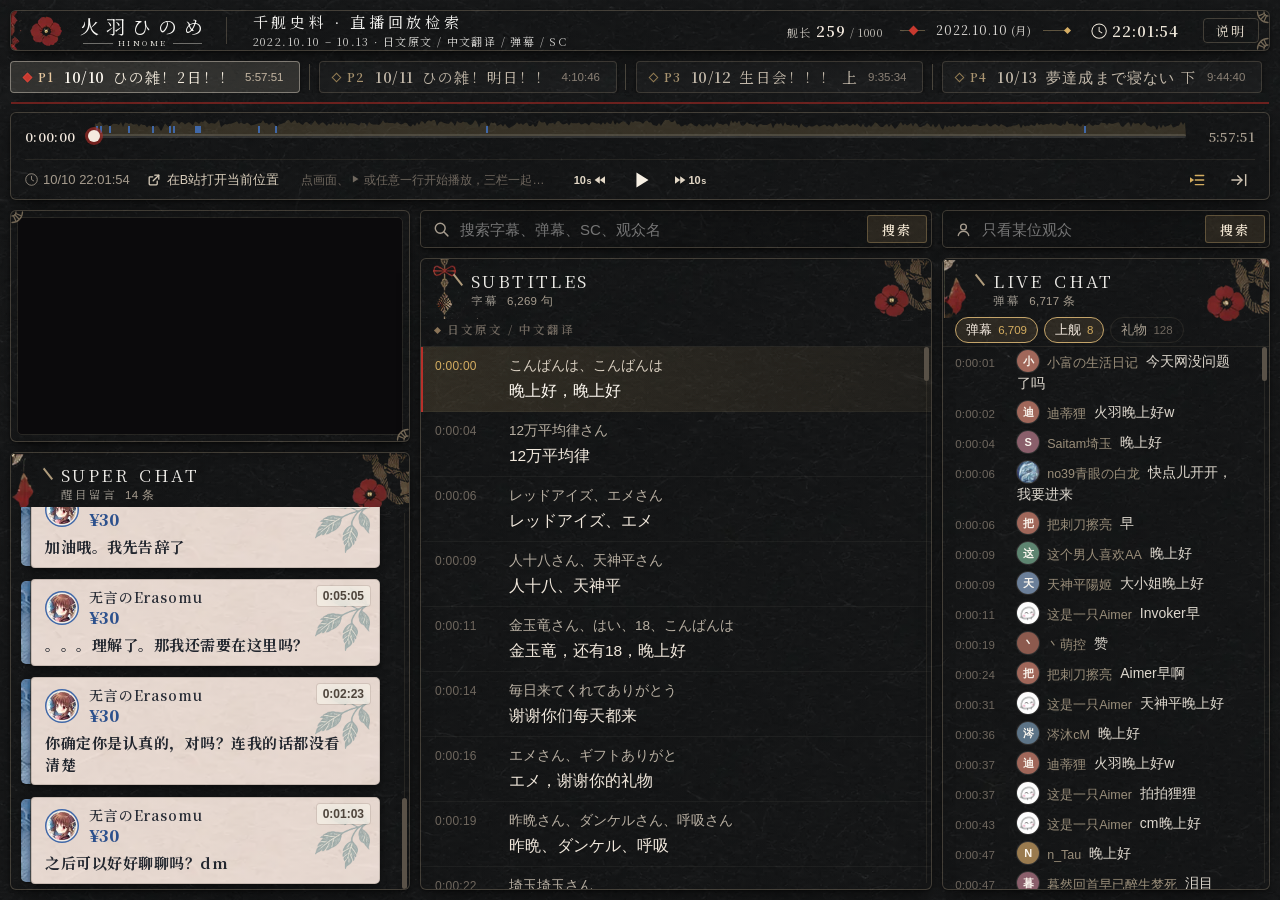
==== site/index.html @ b69dc3c1 "火羽ひのめ 千舰史料 · 直播回放检索" ====
<!doctype html>
<html lang="zh-CN">
<head>
<meta charset="utf-8">
<meta name="viewport" content="width=device-width, initial-scale=1">
<title>火羽ひのめ 千舰史料 · 直播回放检索</title>
<meta name="description" content="火羽ひのめ 2022 年 10 月 10 日–13 日直播回放：日文原文与中文翻译、弹幕、SC、上舰记录，可搜索、按观众筛选，点击任意一行跳到 B 站视频对应时间。">
<link rel="icon" href="assets/cut_hdr_flower.webp">
<link rel="stylesheet" href="style.css">
</head>
<body>

<svg width="0" height="0" style="position:absolute" aria-hidden="true">
  <symbol id="fan" viewBox="0 0 15 15"><g fill="none" stroke="#c7b08e" stroke-width="1.3" stroke-linecap="round" opacity=".7">
    <path d="M11.5 1A10.5 10.5 0 0 1 1 11.5"/><path d="M5 1A4 4 0 0 1 1 5"/>
    <path d="M4.7 2.5L10.3 4.9M3.8 3.8L8.2 8.2M2.5 4.7L4.9 10.3"/></g></symbol>
  <symbol id="i-search" viewBox="0 0 20 20"><g fill="none" stroke="currentColor" stroke-width="1.7" stroke-linecap="round"><circle cx="8.5" cy="8.5" r="5.8"/><path d="M13 13l4.5 4.5"/></g></symbol>
  <symbol id="i-user" viewBox="0 0 20 20"><g fill="none" stroke="currentColor" stroke-width="1.6" stroke-linecap="round"><circle cx="10" cy="7" r="3.4"/><path d="M3.8 17c.9-3.3 3.3-5 6.2-5s5.3 1.7 6.2 5"/></g></symbol>
  <symbol id="i-link" viewBox="0 0 20 20"><g fill="none" stroke="currentColor" stroke-width="1.6" stroke-linecap="round"><path d="M8.3 11.7l3.4-3.4"/><path d="M9.2 5.6l1.3-1.3a3.3 3.3 0 0 1 4.7 4.7l-1.3 1.3"/><path d="M10.8 14.4l-1.3 1.3a3.3 3.3 0 0 1-4.7-4.7l1.3-1.3"/></g></symbol>
  <symbol id="i-out" viewBox="0 0 20 20"><g fill="none" stroke="currentColor" stroke-width="1.6" stroke-linecap="round" stroke-linejoin="round"><path d="M11 4h5v5"/><path d="M16 4l-7 7"/><path d="M14 11.5V15a1 1 0 0 1-1 1H5a1 1 0 0 1-1-1V7a1 1 0 0 1 1-1h3.5"/></g></symbol>
  <symbol id="i-x" viewBox="0 0 20 20"><path d="M5.5 5.5l9 9M14.5 5.5l-9 9" stroke="currentColor" stroke-width="1.8" stroke-linecap="round"/></symbol>
  <symbol id="i-ctx" viewBox="0 0 20 20"><g fill="none" stroke="currentColor" stroke-width="1.6" stroke-linecap="round"><path d="M4 5h12M4 10h12M4 15h12"/><path d="M1.5 10h1" stroke-width="2.4"/></g></symbol>
  <symbol id="i-play" viewBox="0 0 20 20"><path d="M6.5 4.3v11.4L15.8 10z" fill="currentColor"/></symbol>
  <symbol id="i-pause" viewBox="0 0 20 20"><path d="M5.5 4.5h3v11h-3zM11.5 4.5h3v11h-3z" fill="currentColor"/></symbol>
  <symbol id="i-back10" viewBox="0 0 36 24"><text x="20.6" y="16" text-anchor="end" font-family="Arial, sans-serif" font-size="11" font-weight="700" fill="currentColor"><tspan>10</tspan><tspan dx=".6" font-size="9" font-weight="600">s</tspan></text><path d="M28.8 8.2v7.6L23.6 12zM34 8.2v7.6L28.8 12z" fill="currentColor"/></symbol>
  <symbol id="i-fwd10" viewBox="0 0 36 24"><path d="M2 8.2v7.6L7.2 12zM7.2 8.2v7.6l5.2-3.8z" fill="currentColor"/><text x="15.4" y="16" font-family="Arial, sans-serif" font-size="11" font-weight="700" fill="currentColor"><tspan>10</tspan><tspan dx=".6" font-size="9" font-weight="600">s</tspan></text></symbol>
  <symbol id="i-follow" viewBox="0 0 24 24"><g fill="none" stroke="currentColor" stroke-width="1.7" stroke-linecap="round"><path d="M10 6.5h10M10 12h10M10 17.5h10"/></g><path d="M3.6 8.6v6.8l5-3.4z" fill="currentColor"/></symbol>
  <symbol id="i-goto" viewBox="0 0 24 24"><g fill="none" stroke="currentColor" stroke-width="1.7" stroke-linecap="round" stroke-linejoin="round"><path d="M3.5 12h12"/><path d="M10.5 7l5 5-5 5"/><path d="M20 5.5v13"/></g></symbol>
  <symbol id="i-down" viewBox="0 0 20 20"><path d="M10 4v11M5 10.5l5 5 5-5" fill="none" stroke="currentColor" stroke-width="1.8" stroke-linecap="round" stroke-linejoin="round"/></symbol>
  <symbol id="i-clock" viewBox="0 0 29 29"><circle cx="14.5" cy="14.5" r="12.9" fill="none" stroke="currentColor" stroke-width="1.8"/><path d="M14.5 7.5v7.2l4.9 2.9" fill="none" stroke="currentColor" stroke-width="1.8" stroke-linecap="round"/></symbol>
</svg>

<header class="top frame">
  <img class="band" src="assets/cut_hdr_band.webp" alt="">
  <svg class="fil tr"><use href="#fan"/></svg><svg class="fil br"><use href="#fan"/></svg>
  <img class="flower" src="assets/cut_hdr_flower.webp" alt="">
  <div class="brand"><div class="bname">火羽ひのめ</div><div class="roma">HINOME</div></div>
  <i class="vline"></i>
  <div class="title">
    <div class="t1">千舰史料 · 直播回放检索</div>
    <div class="t2">2022.10.10 – 10.13 · 日文原文 / 中文翻译 / 弹幕 / SC</div>
  </div>
  <div class="status">
    <div class="guards" title="大航海人数（舰长、提督、总督合计）">舰长<b id="sGuards">—</b><small>/ 1000</small></div>
    <i class="ln l"><i class="dia"></i></i><div class="date" id="sDate">—</div><i class="ln r"><i class="dia"></i></i>
    <div class="clock" title="推算的直播实况时间（北京时间）"><svg><use href="#i-clock"/></svg><span id="sClock">--:--:--</span></div>
  </div>
  <button class="about-btn" id="aboutBtn" type="button">说明</button>
</header>

<nav class="parts" id="parts" aria-label="分P"></nav>

<div class="timeline frame" id="timeline">
  <div class="tl-row">
    <span class="tl-now" id="tlNow" title="视频时间">0:00:00</span>
    <div class="tl-track" id="tlTrack" tabindex="0" role="slider" aria-label="视频进度：拖动或点击跳转，左右方向键前后 10 秒" aria-valuemin="0">
      <canvas id="tlCanvas"></canvas>
      <i class="tl-rail"></i><i class="tl-fill" id="tlFill"></i><i class="tl-head" id="tlHead"></i>
      <div class="tl-tip" id="tlTip" hidden></div>
    </div>
    <span class="tl-len" id="tlLen">0:00:00</span>
  </div>
  <div class="ctl">
    <div class="ctl-l">
      <span class="real" title="推算的直播实况时间（北京时间）"><svg><use href="#i-clock"/></svg><span id="nReal">—</span></span>
      <a class="ibtn bili" id="openBili" target="_blank" rel="noopener" title="在 B 站打开这一P，从当前时间接着看（清晰度更高）"><svg><use href="#i-out"/></svg><span class="bt">在B站打开<span class="bt2">当前位置</span></span></a>
      <div class="sync" id="sync"></div>
    </div>
    <div class="transport">
      <button type="button" class="tbtn skip" id="tBack" title="后退 10 秒（J）" aria-label="后退 10 秒"><svg><use href="#i-back10"/></svg></button>
      <button type="button" class="tbtn main" id="tPlay" title="播放（空格）"><svg><use href="#i-play"/></svg></button>
      <button type="button" class="tbtn skip" id="tFwd" title="前进 10 秒（L）" aria-label="前进 10 秒"><svg><use href="#i-fwd10"/></svg></button>
    </div>
    <div class="ctl-r">
      <span class="nudge" id="nudge" hidden title="列表比视频慢就点 +，快就点 −（快捷键 ] 和 [），每个分P分别记住"><span class="nl">列表快慢</span><button type="button" data-nudge="-1" aria-label="列表慢 0.1 秒">−</button><b id="nudgeV">0.0s</b><button type="button" data-nudge="1" aria-label="列表快 0.1 秒">+</button></span>
      <button type="button" class="ibtn txt spd" id="speed" hidden title="播放速度（点一下切换）">倍速</button>
      <label class="ibtn tog" title="跟随播放：播放时三栏按视频时间自动滚动（点一下开关）"><input type="checkbox" id="follow" checked><svg><use href="#i-follow"/></svg></label>
      <form class="goto" id="gotoForm"><button type="button" class="ibtn" id="gotoBtn" title="跳到指定时间" aria-label="跳到指定时间"><svg><use href="#i-goto"/></svg></button><input id="gotoInput" placeholder="1:23:45" inputmode="numeric" aria-label="跳到时间（如 1:23:45，回车）" tabindex="-1"></form>
    </div>
  </div>
</div>

<main class="layout" id="layout">
  <section class="stage" id="stage">
    <div class="player frame">
      <svg class="fil tl"><use href="#fan"/></svg><svg class="fil br"><use href="#fan"/></svg>
      <div class="screen" id="screen"><video id="vid" playsinline preload="auto"></video><iframe id="player" title="B站视频" allow="autoplay https://player.bilibili.com https://www.bilibili.com; encrypted-media https://player.bilibili.com https://www.bilibili.com" allowfullscreen
        referrerpolicy="no-referrer-when-downgrade" scrolling="no"></iframe>
        <div class="hit" id="hitA" title="点画面播放 / 暂停（三栏同步），双击全屏"></div>
        <div class="hit" id="hitB" title="点画面播放 / 暂停（三栏同步），双击全屏"></div>
        <i class="buf" id="buf" hidden aria-hidden="true"></i>
        <i class="cue" id="cue"><svg><use href="#i-play"/></svg></i></div>
    </div>

    <section class="pane sc frame" data-pane="sc" aria-label="醒目留言">
      <img class="cut corner" src="assets/cut_sc_corner.webp" alt="">
      <img class="cut charm" src="assets/cut_sc_charm.webp" alt="">
      <div class="phd"><div class="ptitle"><b>SUPER CHAT</b><span>醒目留言<em id="countSC"></em></span></div></div>
      <div class="list" tabindex="-1"><div class="spacer"></div></div>
      <button class="back" type="button" hidden></button>
    </section>
  </section>

  <section class="work">
    <div class="tools">
      <form class="search" id="qForm" role="search"><svg><use href="#i-search"/></svg>
        <input id="q" type="search" placeholder="搜索字幕、弹幕、SC、观众名" autocomplete="off" spellcheck="false" aria-label="搜索">
        <button class="go" type="submit">搜索</button></form>
      <div class="who" id="whoBox">
        <svg><use href="#i-user"/></svg>
        <input id="who" placeholder="只看某位观众" autocomplete="off" spellcheck="false" aria-label="按观众筛选">
        <button class="clear" id="whoClear" type="button" title="不再只看这位观众" hidden><svg><use href="#i-x"/></svg></button>
        <button class="go" id="whoGo" type="button">搜索</button>
        <div class="suggest" id="suggest" hidden></div>
      </div>
    </div>

    <nav class="ptabs" id="ptabs" aria-label="分栏">
      <button type="button" data-tab="subs" class="on">字幕<i id="tabSubs"></i></button>
      <button type="button" data-tab="chat">弹幕<i id="tabChat"></i></button>
      <button type="button" data-tab="sc">SC<i id="tabSC"></i></button>
    </nav>

    <div class="panes" id="panes">
      <section class="pane subs frame show" data-pane="subs" aria-label="字幕">
        <img class="cut charm knot" src="assets/cut_subs_right.webp" alt="">
        <img class="cut corner" src="assets/cut_sc_corner.webp" alt="">
        <div class="phd"><div class="ptitle"><b>SUBTITLES</b><span>字幕<em id="countSubs"></em></span></div></div>
        <div class="cols"><span class="ja">日文原文</span><span class="zh">中文翻译</span>
          <button class="chip mention" id="mention" type="button" hidden title="只看她念到或提到这位观众的字幕">提到 TA<i></i></button></div>
        <div class="list" tabindex="-1"><div class="spacer"></div></div>
        <button class="back" type="button" hidden></button>
      </section>

      <section class="pane chat frame" data-pane="chat" aria-label="弹幕">
        <img class="cut corner" src="assets/cut_chat_corner.webp" alt="">
        <img class="cut charm" src="assets/cut_chat_charm.webp" alt="">
        <div class="phd"><div class="ptitle"><b>LIVE CHAT</b><span>弹幕<em id="countChat"></em></span></div></div>
        <div class="chips" id="chips">
          <button class="chip on" data-kind="chat" type="button">弹幕<i></i></button>
          <button class="chip on" data-kind="guard" type="button">上舰<i></i></button>
          <button class="chip" data-kind="gift" type="button">礼物<i></i></button>
        </div>
        <div class="list" tabindex="-1"><div class="spacer"></div></div>
        <button class="back" type="button" hidden></button>
      </section>
    </div>
  </section>

  <div class="loading" id="loading"><img src="assets/camellia.webp" alt=""><span>载入中…</span></div>
</main>

<div class="toast" id="toast" role="status"></div>

<dialog class="about frame" id="about" tabindex="-1">
  <svg class="fil tl"><use href="#fan"/></svg><svg class="fil br"><use href="#fan"/></svg>
  <h2>说明</h2>
  <p>本页收录火羽ひのめ 2022 年 10 月 10 日至 13 日四场 B 站直播的回放字幕和直播间记录，对应 B 站视频
    <a href="https://www.bilibili.com/video/BV1v1HN6YEyV" target="_blank" rel="noopener">BV1v1HN6YEyV</a> 的四个分 P。</p>
  <ul>
    <li><b>点字幕、弹幕或 SC 的任意一行</b>，视频就从那一行前两秒开始播放，其余几栏也跳到同一时间。</li>
    <li><b>搜索</b>同时查字幕（日文和中文）、弹幕、SC 和观众名，结果分别列在各栏；按 <kbd>/</kbd> 直接开始输入，<kbd>Esc</kbd> 清空。</li>
    <li><b>只看某位观众</b>：弹幕栏和 SC 栏只剩这位观众的内容；字幕栏照常，点「提到 TA」可以只看念到 TA 名字的字幕。点任何地方的观众名也一样。筛选和搜索时，各栏同样跟着播放进度高亮、滚动。</li>
    <li>筛选或搜索时，每行的 <svg class="ico"><use href="#i-ctx"/></svg> 清掉筛选，回到完整时间线看前后；<svg class="ico"><use href="#i-link"/></svg> 复制带时间点的链接，别人打开就跳到同一处。</li>
    <li><b>点画面</b>播放或暂停，双击全屏；进度条下方的按钮也一样：播放/暂停（空格）、后退 10 秒（J）、前进 10 秒（L）。这样操作，三栏始终和视频同步。</li>
    <li><b>顶部的进度条</b>管整个分 P：拖动时三栏跟着走，松手视频跳过去；鼠标停在上面能看到那一刻的时间、舰长数和她说的话。条上淡金色的起伏是弹幕热度，彩色短线是 SC，菱形是舰长每满 100 的时刻；搜索或只看某位观众时，命中的位置也会标在条上。</li>
    <li><b>同步是逐帧精确的</b>：视频就在本页播放，三栏按它的真实播放位置实时跟随；点画面或任意一行即时跳转、暂停，还能用<b>「倍速」</b>按钮加速（1 / 1.25 / 1.5 / 2 倍）。手机和电脑都一样逐帧同步。</li>
    <li>若在取不到流的环境（比如太旧的浏览器）打开，页面会自动退回 B 站外链播放器，此时为估算同步，可用进度条下方的<b>「列表快慢」</b> − / + 微调（快捷键 <kbd>]</kbd> <kbd>[</kbd>），每个分P分别记住。</li>
    <li>自己滚动某一栏后，那一栏就不再跟随，点「回到当前」恢复。</li>
    <li><b>SC 栏</b>和直播间一样新的在上：跟随播放时当前这条停在最上面，左侧朱红竖线标出；新的 SC 从上方推进来。</li>
    <li>本页播放为 360P（省流量、加载快）；想看高清请点「在B站打开当前位置」。</li>
  </ul>
  <h3>数据</h3>
  <ul>
    <li><b>字幕</b>：三个语音识别模型听写，Gemini 整理翻译，再经二审、三审，与视频里的字幕一致。难免有误，请保持怀疑。</li>
    <li><b>弹幕、SC、上舰、礼物</b>：录播时同步保存的原始记录，弹幕原样收录。SC 的中文译文与视频里一致。礼物只列付费礼物。</li>
    <li>弹幕里观众替主播翻译的同传真假参半，字幕翻译没有参考它们。</li>
    <li><b>头像</b>：取自录播里 SC 和礼物记录附带的头像（当时的头像）；弹幕记录本身不带头像，只发过弹幕的观众显示名字的首字。</li>
    <li><b>北京时间</b>：按弹幕发送时间推算的直播实况时间，仅供参考；10 号录像有两处断档。</li>
    <li><b>舰长数</b>：第三方统计站 vtbs.moe 的历史记录，两次记录之间按上舰消息逐个累加，仅供参考。</li>
  </ul>
  <form method="dialog"><button class="btn">知道了</button></form>
</dialog>

<script src="stream.js"></script>
<script src="app.js"></script>
</body>
</html>
---- site/style.css ----
/* The archive page, in the live room's dress (room/room.html): ink paper, cream text, thin gold lines,
   fan corners, Noto Serif SC for the page's own words. Content text uses the reader's fonts.
   Three panes keep apart what the live room keeps apart: what she says, the chat, the super chats. */
@font-face { font-family: "Hinome Serif"; font-weight: 400; font-display: swap; src: url("assets/serif-400.woff2") format("woff2"); }
@font-face { font-family: "Hinome Serif"; font-weight: 600; font-display: swap; src: url("assets/serif-600.woff2") format("woff2"); }
@font-face { font-family: "Hinome Serif"; font-weight: 700; font-display: swap; src: url("assets/serif-700.woff2") format("woff2"); }
@font-face { font-family: "Hinome Serif"; font-weight: 500; font-display: swap; src: url("assets/serif-500.woff2") format("woff2"); }
@font-face { font-family: "Hinome Serif"; font-weight: 900; font-display: swap; src: url("assets/serif-900.woff2") format("woff2"); }

:root {
  --ink: #141316; --ink2: #1b1a1e; --cream: #ede5d8; --cream2: #d8cfc1; --mute: #a69c8e; --mute2: #6f675e;
  --line: rgba(200, 182, 150, .26); --line2: rgba(200, 182, 150, .1);   /* the frames kept quiet */ --gold: #c4a46a; --gold2: #d5ae61; --shu: #b8302a;
  --paper: #ece3d3; --paper-ink: #2b2420;
  /* the one tone of every surface on the page: panels, bars, tabs, search boxes */
  --surface: rgba(0, 0, 0, .05);
  /* frosted glass for what floats: what is under it blurred, tinted dark enough to read on */
  --glass: rgba(27, 25, 29, .78);
  /* small raised things (tabs, search boxes), flat: one even tone, a soft shadow under it */
  --raise-face: var(--surface);
  --raise: 0 1px 3px rgba(0, 0, 0, .42), 0 6px 14px -4px rgba(0, 0, 0, .62);
  /* the panels' and bars' shadow */
  --lift: 0 1px 3px rgba(0, 0, 0, .4), 0 9px 20px -6px rgba(0, 0, 0, .64);
  --serif: "Hinome Serif", "Noto Serif SC", "Source Han Serif SC", "Songti SC", "Noto Serif JP", "Yu Mincho", serif;
  --sans: "PingFang SC", "Hiragino Sans GB", "Microsoft YaHei UI", "Microsoft YaHei", "Noto Sans SC", sans-serif;
  --jp: "Hiragino Sans", "Yu Gothic UI", "Yu Gothic", "Meiryo", "Noto Sans JP", var(--sans);
  /* the header is the live room's, drawn at a scale: one of its 1920-canvas pixels is --u here */
  --u: clamp(.56px, 100vw / 2300, .84px);
  --hdr: calc(74 * var(--u)); --tabs: 32px; --tl: 88px; --gap: 10px; --tgap: 19px;   /* --tgap: tabs to timeline, the rule in it */
}
* { box-sizing: border-box; }
html, body { height: 100%; margin: 0; }
body { display: flow-root; color: var(--cream); font: 15px/1.6 var(--sans); overflow: hidden;   /* flow-root: the header's top margin stays inside */
  /* the paper's grain toned down: a veil of its own mean colour over it (35%: the grain's contrast down by as much, the tone the same) */
  background: linear-gradient(rgba(23, 24, 25, .35), rgba(23, 24, 25, .35)), linear-gradient(rgba(8, 15, 16, .38), rgba(8, 15, 16, .38)),
    var(--ink) url("assets/paper_dark.webp") center / cover fixed; }
button, input { font: inherit; color: inherit; }
/* scroll bars: the browser's, thin and in the page's colours; over the long lists the page's own (app.js Bar),
   in the same look */
* { scrollbar-width: thin; scrollbar-color: #5a5248 transparent; }
.sbox { scrollbar-width: none; }
.sbox::-webkit-scrollbar { display: none; }
.sbar { position: absolute; z-index: 7; width: 12px; touch-action: none; }
.sbar::before { content: ""; position: absolute; top: 6px; bottom: 6px; right: 4px; width: 1px; background: rgba(200, 182, 150, .1); }
.sthumb { position: absolute; top: 0; right: 2px; width: 5px; border-radius: 3px; background: #5a5248; transition: width .15s, right .15s, background-color .15s; }
.sbar:hover .sthumb { width: 7px; right: 1px; background: #7d6f60; }
.sbar.drag .sthumb { width: 7px; right: 1px; background: var(--gold); transition: none; }
#whoBox .sbar { z-index: 31; }
@media (pointer: coarse) { .sbar { width: 18px; } .sthumb { width: 6px; } }
a { color: var(--gold2); }
svg { flex: none; }
[hidden] { display: none !important; }

/* framed box: a quiet 1 px line, small corners, a faint fan in some of them */
.frame { position: relative; border: 1px solid var(--line); border-radius: 6px; background: var(--surface);
  /* raised a little off the paper, flat: a soft shadow under it */
  box-shadow: var(--lift); }
.fil { position: absolute; width: 15px; height: 15px; z-index: 2; pointer-events: none; opacity: .75; }
.fil.tl { left: 0; top: 0; } .fil.tr { right: 0; top: 0; transform: scaleX(-1); }
.fil.bl { left: 0; bottom: 0; transform: scaleY(-1); } .fil.br { right: 0; bottom: 0; transform: scale(-1, -1); }
.cut { position: absolute; pointer-events: none; }

/* ---------- header: the live room's (room/room.html), its sizes and gaps in --u ---------- */
.top { height: var(--hdr); margin: var(--gap) var(--gap) 0; display: flex; align-items: center; overflow: hidden; }
.top .band { position: absolute; left: 0; top: -1px; height: calc(100% + 1px); }
.top .flower { position: relative; height: calc(61 * var(--u)); margin-left: calc(31 * var(--u)); }
.brand { flex: none; margin-left: calc(29 * var(--u)); padding-top: calc(3 * var(--u)); }
.brand .bname { font: 400 max(19px, calc(32.5 * var(--u)))/1 var(--serif); letter-spacing: calc(12.5 * var(--u)); margin-right: calc(-12.5 * var(--u));
  color: #f7f6f3; white-space: nowrap; }
.brand .roma { margin: calc(8 * var(--u)) calc(2 * var(--u)) 0 calc(5 * var(--u)); display: flex; align-items: center; gap: calc(9 * var(--u));
  font: 400 max(8px, calc(11 * var(--u)))/1 var(--serif); letter-spacing: calc(4.5 * var(--u)); color: #dbd9d2; }
.brand .roma::before, .brand .roma::after { content: ""; flex: 1; height: 1px; background: rgba(201, 199, 192, .5); }
.top .vline { width: 1px; height: calc(48 * var(--u)); margin: 0 calc(46 * var(--u)) 0 calc(40 * var(--u)); background: var(--line); flex: none; }
.title { min-width: 0; flex: 1; }
.title .t1 { font: 400 max(15px, calc(25 * var(--u)))/1.2 var(--serif); letter-spacing: calc(6.6 * var(--u)); color: #f3f2ef; white-space: nowrap; overflow: hidden; text-overflow: ellipsis; }
.title .t2 { margin-top: calc(6 * var(--u)); font: 400 max(11px, calc(17 * var(--u)))/1.2 var(--serif); letter-spacing: calc(2.5 * var(--u)); color: #cac9c6;
  white-space: nowrap; overflow: hidden; text-overflow: ellipsis; }
.status { display: flex; align-items: center; margin: 0 calc(30 * var(--u)) 0 calc(26 * var(--u)); white-space: nowrap; }
.guards { display: flex; align-items: baseline; margin-right: calc(30 * var(--u)); font: 400 max(11px, calc(15 * var(--u)))/1 var(--serif); letter-spacing: calc(2 * var(--u)); color: #bdb9b2; }
.guards b { font: 600 max(15px, calc(21.1 * var(--u)))/1 var(--serif); letter-spacing: calc(1.5 * var(--u)); color: #f4eadf; margin: 0 calc(7 * var(--u)) 0 calc(9 * var(--u));
  min-width: 3ch; text-align: right; font-variant-numeric: tabular-nums; }
.guards small { font-size: max(11px, calc(15 * var(--u))); letter-spacing: calc(1 * var(--u)); }
.ln { position: relative; display: block; width: calc(44 * var(--u)); height: 1px; background: rgba(196, 170, 120, .42); }
.ln.l { margin-right: calc(20 * var(--u)); } .ln.r { margin-left: calc(20 * var(--u)); }
.ln .dia { position: absolute; display: block; width: 7px; height: 7px; transform: rotate(45deg); }
.ln.l .dia { right: calc(14 * var(--u)); top: -3px; background: #c8392f; }
.ln.r .dia { right: -2px; top: -2px; width: 5px; height: 5px; background: #d6ae64; }
.date { font: 400 max(12.5px, calc(18 * var(--u)))/1 var(--serif); letter-spacing: calc(1.6 * var(--u)); color: #dcd9d5; }
.date small { font-size: max(11px, calc(15 * var(--u))); margin-left: calc(5 * var(--u)); color: #c4c1bc; }
.clock { display: flex; align-items: center; gap: calc(10 * var(--u)); margin-left: calc(40 * var(--u)); color: #ece5d8; }
.clock svg { width: calc(29 * var(--u)); height: calc(29 * var(--u)); }
.clock span { font: 600 max(15px, calc(22 * var(--u)))/1 var(--serif); letter-spacing: calc(1.5 * var(--u)); font-variant-numeric: tabular-nums; min-width: 8.2ch; }
.about-btn { margin-right: calc(18 * var(--u)); padding: 5px 12px; border: 1px solid var(--line); border-radius: 4px; background: transparent;
  font: 400 13px/1 var(--serif); letter-spacing: 2px; color: var(--cream2); cursor: pointer; }
.about-btn:hover { border-color: var(--gold); color: #fff; }

/* ---------- part tabs: one box each in the page's thin line, its number after a small diamond (the header's
   motif); the chosen one under a thin wash of the super chats' cream, its diamond red (not underlined:
   the timeline under them has the red-to-gold line) ---------- */
.parts { height: var(--tabs); margin: var(--gap) var(--gap) var(--tgap); display: flex; align-items: stretch; gap: 19px; overflow-x: auto; scrollbar-width: none; }
.parts::-webkit-scrollbar { display: none; }
.part { position: relative; flex: none; display: flex; align-items: center; gap: 10px; padding: 0 16px 0 13px; border: 1px solid rgba(200, 182, 150, .2); border-radius: 4px;
  box-shadow: var(--raise); background: rgba(240, 235, 230, .024); color: #c2b8a9; cursor: pointer; white-space: nowrap; transition: border-color .2s, background-color .2s, color .2s; }
/* a thin rule between two tabs, in the middle of the gap, a little shorter than they are */
.part + .part::after { content: ""; position: absolute; left: -11.5px; top: 2px; bottom: 2px; width: 1px;
  background: rgba(200, 182, 150, .3); pointer-events: none; }
.part .p { display: inline-flex; align-items: center; gap: 7px; font: 600 12px/1 var(--serif); letter-spacing: 1px; color: #a8936f; }
.part .p::before { content: ""; width: 5px; height: 5px; border: 1px solid rgba(196, 164, 106, .7); transform: rotate(45deg); }
.part .l { display: flex; align-items: baseline; gap: 8px; font: 400 14.5px/1 var(--serif); letter-spacing: 1.2px; }
.part .l b { font-weight: 600; letter-spacing: .5px; }
.part .d { font: 400 11.5px/1 var(--sans); color: #8a8075; font-variant-numeric: tabular-nums; }
.part:hover { color: var(--cream); border-color: rgba(200, 182, 150, .36); background-color: rgba(240, 235, 230, .045); }
.part.on, .part.on:hover { color: #f3ebdd; border-color: rgba(236, 226, 210, .42); cursor: default;
  background: rgba(236, 226, 210, .13);
  box-shadow: 0 1px 3px rgba(0, 0, 0, .44), 0 7px 16px -4px rgba(0, 0, 0, .68); }
.part.on .p { color: #e8c9a0; }
.part.on .p::before { border-color: #d0453a; background: #c8392f; }
.part.on .l b { color: #fffaf2; }
.part.on .d { color: #c4b6a2; }

/* ---------- the timeline: the whole part under the tabs, draggable (app.js tl*) ---------- */
/* the player bar: the timeline on top, the controls under it */
.timeline { height: var(--tl); margin: 0 var(--gap) var(--gap); display: flex; flex-direction: column; padding: 0 14px; }
.timeline::before { content: ""; position: absolute; left: 0; right: 0; top: calc(var(--tgap) / -2 - 2px); height: 2px; background: rgba(160, 40, 34, .62);   /* dark red, the page's 朱 dimmed */   /* over the frame's 1 px border: the gap's middle */ pointer-events: none; }
.tl-row { flex: none; height: 46px; display: flex; align-items: center; gap: 12px; }
/* the control row: the transport in the very middle, the clock and the status left of it, the rest right */
.ctl { flex: 1; min-width: 0; display: grid; grid-template-columns: minmax(0, 1fr) auto minmax(0, 1fr); align-items: center; gap: 16px;
  border-top: 1px solid var(--line2); }
.ctl-l, .ctl-r { min-width: 0; display: flex; align-items: center; gap: 12px; }
.ctl-r { justify-content: flex-end; gap: 10px; }
.ctl .real { flex: none; display: inline-flex; align-items: center; gap: 5px; font-size: 13px; color: var(--mute); font-variant-numeric: tabular-nums; white-space: nowrap; }
.ctl .real svg { width: 13px; height: 13px; }
.tl-now, .tl-len { flex: none; min-width: 4.4em; font: 600 13px/1 var(--serif); letter-spacing: .3px; font-variant-numeric: tabular-nums; color: #f4eadf; }
.tl-len { text-align: right; color: var(--mute); }
.tl-track { position: relative; flex: 1; align-self: stretch; cursor: pointer; touch-action: none; outline: none; border-radius: 4px; }
.tl-track:focus-visible { box-shadow: inset 0 0 0 1px var(--gold); }
.tl-track canvas { position: absolute; inset: 0; width: 100%; height: 100%; pointer-events: none; }
.tl-rail, .tl-fill { position: absolute; left: 0; top: 50%; height: 4px; margin-top: -2px; border-radius: 2px; pointer-events: none; }
.tl-rail { right: 0; background: rgba(240, 235, 230, .13); }
.tl-fill { width: 0; background: linear-gradient(90deg, var(--shu), var(--gold)); opacity: .9; }
.tl-head { position: absolute; left: 0; top: 50%; width: 12px; height: 12px; margin: -6px 0 0 -6px; border-radius: 50%; background: #f4eadf; pointer-events: none;
  box-shadow: 0 0 0 3px rgba(184, 48, 42, .6), 0 1px 4px rgba(0, 0, 0, .6); transition: transform .12s; }
.tl-track:hover .tl-head, .tl-track.drag .tl-head { transform: scale(1.3); }
/* what is at the pointer: the times, the guard count, her line */
.tl-tip { position: absolute; bottom: calc(100% + 4px); left: 0; z-index: 40; max-width: min(460px, 90vw); padding: 6px 10px 7px; border: 1px solid var(--line);
  border-radius: 5px; background: var(--glass); backdrop-filter: blur(16px) saturate(1.2); -webkit-backdrop-filter: blur(16px) saturate(1.2); box-shadow: 0 8px 22px rgba(0, 0, 0, .55); pointer-events: none; white-space: nowrap; }
.tl-tip .tt { display: flex; align-items: baseline; gap: 10px; font-size: 12px; color: var(--mute); font-variant-numeric: tabular-nums; }
.tl-tip .tt b { font: 700 14px/1 var(--serif); color: #fff3e2; letter-spacing: .3px; }
.tl-tip .line { margin-top: 4px; max-width: 440px; overflow: hidden; text-overflow: ellipsis; font-size: 13.5px; color: #f1e8dc; }
.tl-tip .line.ja { margin-top: 1px; font: 12px/1.4 var(--jp); color: #b9b0a3; }

/* ---------- layout: the stage (player, now, super chats) | the work (search; subtitles | chat) ---------- */
.layout { position: relative; height: calc(100% - var(--hdr) - var(--tabs) - var(--tl) - var(--gap) * 4 - var(--tgap)); margin: 0 var(--gap) var(--gap); display: grid; gap: var(--gap);
  grid-template-columns: minmax(400px, .9fr) minmax(0, 2.05fr); }
.stage { min-height: 0; min-width: 0; display: flex; flex-direction: column; gap: var(--gap); }
.work { min-height: 0; min-width: 0; display: flex; flex-direction: column; gap: var(--gap); }
.panes { flex: 1; min-height: 0; display: grid; gap: var(--gap); grid-template-columns: minmax(0, 1.25fr) minmax(0, .8fr); }

.player { padding: 7px; flex: none; }
.screen { position: relative; width: 100%; aspect-ratio: 16 / 9; border-radius: 4px; overflow: hidden; background: #0b0a0c; outline: 1px solid var(--line2); }
.screen iframe, .screen #vid { position: absolute; inset: 0; width: 100%; height: 100%; border: 0; }
/* the embed 240 px taller than the box: its video, letterboxed in the middle, fills the box, and its own title
   bar and control bar fall in the letterbox above and below, cut off */
.screen iframe { top: -120px; height: calc(100% + 240px); }
.screen #vid { object-fit: contain; background: #000; display: none; }
.screen.stream #vid { display: block; }        /* stream mode: our own <video> */
.screen.stream iframe { display: none; }        /* the embed is the fallback, hidden while streaming */
.screen:fullscreen { aspect-ratio: auto; border-radius: 0; outline: 0; background: #000; }
.screen:fullscreen #vid { object-fit: contain; }
/* buffering: a small ring while the stream fills (stream mode) */
.buf { position: absolute; left: 50%; top: 50%; z-index: 3; width: 34px; height: 34px; margin: -17px 0 0 -17px; pointer-events: none;
  border: 3px solid rgba(255, 255, 255, .25); border-top-color: rgba(255, 255, 255, .9); border-radius: 50%; animation: bufspin .8s linear infinite; }
@keyframes bufspin { to { transform: rotate(1turn); } }
/* the clear layers over the picture that take its clicks (app.js placeHits), and the sign of what a click does */
.hit { position: absolute; z-index: 2; cursor: pointer; touch-action: manipulation; -webkit-tap-highlight-color: transparent; }
/* in the middle of the picture (the embed's own bars are cut off, style above) */
.cue { position: absolute; left: 50%; top: 50%; z-index: 3; width: 40px; height: 40px; margin: -20px 0 0 -20px; display: flex; align-items: center; justify-content: center;
  border-radius: 50%; background: rgba(20, 18, 22, .5); backdrop-filter: blur(8px); -webkit-backdrop-filter: blur(8px); color: #fff;
  box-shadow: 0 0 0 1px rgba(255, 255, 255, .18); pointer-events: none;
  opacity: 0; transform: scale(.86); transition: opacity .25s, transform .25s; }
.cue svg { width: 18px; height: 18px; }
.screen:has(.hit:hover) .cue { opacity: .75; transform: scale(1); }
.screen.idle .cue { opacity: .9; transform: scale(1.06); }   /* standing: a clear play affordance */
.screen.idle.narrow:not(.stream) .cue:not(.flash) { display: none; }   /* embed, narrow: it shows its own play button there */
.cue.flash { opacity: 1; transform: scale(1.12); transition: none; }

/* the page's own transport: every press loads the player at a known second, so the lists stay with it */
.transport { display: inline-flex; align-items: center; gap: 6px; }
/* icons only (SVG): the skips as two solid triangles and the seconds, play larger and brighter; a faint disc only under the pointer */
.tbtn { display: inline-flex; align-items: center; justify-content: center; width: 34px; height: 34px; padding: 0; border: 0; border-radius: 50%;
  background: transparent; color: #e3d8c7; cursor: pointer; transition: background-color .15s, color .15s, transform .15s; }
@media (hover: hover) { .tbtn:hover { background: rgba(196, 164, 106, .16); color: #fff; } }   /* no disc left behind by a tap */
.tbtn:active { transform: scale(.94); }
.tbtn svg { width: 22px; height: 22px; }
.tbtn.skip { width: 52px; border-radius: 17px; }
.tbtn.skip svg { width: 36px; height: 24px; }
.tbtn.main { width: 38px; height: 38px; color: #f7f0e4; }
.tbtn.main svg { width: 26px; height: 26px; }
.tbtn.main svg use[href="#i-play"] { transform: translateX(1px); }
/* how the lists follow the player: waiting for a click, following, or stopped after a click inside the player */
.sync { flex: 1; min-width: 0; display: flex; align-items: center; gap: 8px; font-size: 12px; line-height: 1.5; color: var(--mute2); }
.sync .msg { flex: 1 1 auto; min-width: 0; white-space: nowrap; overflow: hidden; text-overflow: ellipsis; }
.sync.on .msg { color: var(--mute); }
.sync .live { display: inline-block; width: 7px; height: 7px; margin: 0 7px 1px 1px; border-radius: 50%; background: #d0453a; vertical-align: middle;
  box-shadow: 0 0 0 3px rgba(208, 69, 58, .2); animation: pulse 1.6s ease-in-out infinite; }
.sync.lost { flex: 1; padding: 3px 4px 3px 10px; border: 1px solid rgba(220, 150, 70, .55); border-radius: 5px; background: rgba(196, 120, 50, .13); color: #f0d9b8; font-size: 12.5px; }
.sync .btn { flex: none; }
.sync.lost b { color: #fff3e2; font-weight: 600; font-variant-numeric: tabular-nums; }
.sync.lost .btn { padding: 3px 10px; font-size: 12.5px; }
.sync .btn svg { width: 12px; height: 12px; }
.sync .ico { width: 12px; height: 12px; vertical-align: -1px; }
.sync.lost .btn:not(.ghost) { background: rgba(196, 164, 106, .24); border-color: var(--gold); color: #fff6ea; }
@keyframes pulse { 50% { opacity: .35; } }
/* the reader's nudge of the lists against the video, while following */
.nudge { flex: none; display: inline-flex; align-items: center; gap: 2px; font-size: 12px; color: var(--mute2); white-space: nowrap; }
.nudge .nl { margin-right: 4px; }
.nudge[hidden] { display: none; }
.nudge b { min-width: 3em; text-align: center; font-weight: 600; color: var(--cream2); font-variant-numeric: tabular-nums; }
.nudge button { width: 22px; height: 22px; padding: 0; border: 0; border-radius: 50%; background: transparent; color: var(--cream2); font: 600 14px/1 var(--sans); cursor: pointer; }
@media (hover: hover) { .nudge button:hover { background: rgba(196, 164, 106, .16); color: #fff; } }
.btn { display: inline-flex; align-items: center; gap: 5px; padding: 6px 10px; border: 1px solid var(--line); border-radius: 4px; background: rgba(240, 235, 230, .04);
  color: var(--cream2); font-size: 13px; text-decoration: none; cursor: pointer; white-space: nowrap; }
.btn:hover { border-color: var(--gold); color: #fff; }
.btn svg { width: 15px; height: 15px; }
.btn.ghost { background: transparent; }
/* the right of the control row: icons in the transport's manner, a faint disc only under the pointer */
.ibtn { flex: none; display: inline-flex; align-items: center; justify-content: center; gap: 5px; min-width: 32px; height: 32px; padding: 0 6px; border: 0;
  border-radius: 16px; background: transparent; color: #cfc4b3; font-size: 12.5px; text-decoration: none; white-space: nowrap; cursor: pointer;
  transition: background-color .15s, color .15s; }
@media (hover: hover) { .ibtn:hover { background: rgba(196, 164, 106, .16); color: #fff; } }
.ibtn svg { width: 20px; height: 20px; }
.ibtn.bili { padding: 0 10px 0 8px; margin-left: -4px; color: #d8cdbb; }
.ibtn.bili svg { width: 16px; height: 16px; }
/* a word button in the control row (speed): gold while it holds a faster rate */
.ibtn.txt { padding: 0 11px; font-size: 12.5px; color: #cfc4b3; }
.ibtn.txt.on { color: #1c1714; background: var(--gold2); }
@media (hover: hover) { .ibtn.txt.on:hover { color: #1c1714; background: #e7c27a; } }
.ibtn.spd { min-width: 46px; }
/* follow: lit gold when on, dim when off */
.tog input { display: none; }
.tog:has(input:checked) { color: var(--gold2); }
.tog:not(:has(input:checked)) { color: var(--mute2); }
/* jump: the icon opens a thin line to type the time on */
.goto { flex: none; display: inline-flex; align-items: center; }
.goto input { width: 0; padding: 2px 0; border: 0; border-bottom: 1px solid transparent; background: transparent; color: var(--cream); font-size: 13px;
  font-variant-numeric: tabular-nums; outline: none; opacity: 0; transition: width .2s ease, opacity .2s ease, padding .2s ease; }
.goto.open input { width: 78px; padding: 2px 4px; opacity: 1; border-bottom-color: var(--gold); }
.goto.open .ibtn { color: var(--gold2); }

/* ---------- search ---------- */
/* the two boxes stand over the two panes, in their columns */
.tools { flex: none; display: grid; grid-template-columns: minmax(0, 1.25fr) minmax(0, .8fr); gap: var(--gap); }
.search, .who { position: relative; min-width: 0; display: flex; align-items: center; gap: 8px; height: 38px; padding: 0 10px 0 12px;
  border: 1px solid var(--line); border-radius: 5px; background: rgba(0, 0, 0, .2); box-shadow: var(--raise); }   /* a shade under the surfaces: a field */
.search:focus-within, .who:focus-within { border-color: var(--gold); }
.search > svg, .who > svg { width: 17px; height: 17px; color: var(--mute); }
.search input, .who input { flex: 1; min-width: 0; height: 100%; border: 0; background: transparent; outline: none; }
.search input::-webkit-search-cancel-button { filter: invert(.7); }
.who.set { border-color: rgba(220, 90, 70, .6); background: rgba(184, 48, 42, .16); }
.who.set > svg { color: #f0a58f; }
/* the search buttons, at the right end of each box */
.search .go, .who .go { flex: none; align-self: stretch; margin: 4px -6px 4px 0; padding: 0 14px; border: 1px solid rgba(196, 164, 106, .35); border-radius: 3px;
  background: rgba(196, 164, 106, .14); color: #efe3cf; font: 600 13px/1 var(--serif); letter-spacing: 2px; cursor: pointer;
  transition: background-color .15s, border-color .15s; }
.search .go:hover, .who .go:hover { background-color: rgba(196, 164, 106, .28); border-color: var(--gold); color: #fff; }
.search { cursor: text; }
.who .clear { display: flex; padding: 3px; border: 0; border-radius: 50%; background: transparent; color: var(--mute); cursor: pointer; }
.who .clear:hover { color: #fff; background: rgba(255, 255, 255, .12); }
.who .clear svg { width: 14px; height: 14px; }
.suggest { position: absolute; left: -1px; right: -1px; top: 42px; z-index: 30; max-height: 320px; overflow-y: auto; padding: 4px; border: 1px solid var(--line); border-radius: 5px;
  background: var(--glass); backdrop-filter: blur(16px) saturate(1.2); -webkit-backdrop-filter: blur(16px) saturate(1.2); box-shadow: 0 10px 28px rgba(0, 0, 0, .55); }
.suggest button { display: flex; width: 100%; align-items: center; gap: 8px; padding: 6px 8px; border: 0; border-radius: 3px; background: transparent; text-align: left; cursor: pointer; }
/* thousands of viewers: the rows out of sight are left unlaid until scrolled to */
.suggest button { content-visibility: auto; contain-intrinsic-size: auto 36px; }
.suggest button:hover, .suggest button.hl { background: rgba(196, 164, 106, .16); }
.suggest .n { flex: 1; min-width: 0; overflow: hidden; text-overflow: ellipsis; white-space: nowrap; }
.suggest .c { font-size: 12px; color: var(--mute); }
.suggest .sh { padding: 6px 8px 5px; font: 600 11.5px/1.3 var(--serif); letter-spacing: 1.5px; color: var(--mute2); }
.suggest button.on { box-shadow: inset 2px 0 0 var(--shu); }
.suggest button.on .n { color: #fff3e2; }

/* ---------- panes ---------- */
.pane { min-height: 0; min-width: 0; display: flex; flex-direction: column; overflow: hidden; }
.stage .pane { flex: 1; min-height: 150px; }
.pane.subs { container: subs / inline-size; }
/* the charms are cut with a piece of the concept's corner at their top left: they sit in the corner, as in the
   live room (there 1 px inside the frame's line, so here too) */
.pane .charm { left: 1px; top: 1px; height: 58px; }
.pane .charm.knot { left: 2px; top: -6px; height: 66px; }
.pane .corner { right: 0; top: 0; height: 62px; opacity: .9; }
.phd { flex: none; height: 54px; padding: 13px 90px 0 50px; }
.ptitle b { position: relative; display: block; font: 400 17px/1 var(--serif); letter-spacing: 2.4px; word-spacing: 4px; color: #e9e7e3; white-space: nowrap; }
.ptitle b::before { content: ""; position: absolute; left: -14px; top: 1px; width: 1.5px; height: 14px; background: #b09c7c; transform: rotate(-38deg); }
.ptitle span { display: block; margin-top: 6px; font: 400 11.5px/1 var(--serif); letter-spacing: 2px; color: #8f8a82; white-space: nowrap; }
.ptitle em { font: 400 11.5px/1 var(--sans); letter-spacing: .3px; font-style: normal; color: var(--mute); margin-left: 8px; font-variant-numeric: tabular-nums; }
.ptitle em.found { color: var(--gold2); }

/* under the title: the column names of the subtitles, the kinds of the chat */
.cols, .chips { flex: none; height: 34px; display: flex; align-items: center; gap: 6px; padding: 0 12px; border-bottom: 1px solid var(--line2); }
.cols { display: grid; grid-template-columns: 64px minmax(0, 1fr) minmax(0, 1.08fr) auto; gap: 16px; padding: 0 12px 0 14px;
  font: 600 11.5px/1 var(--serif); letter-spacing: 2px; color: var(--mute2); }
.cols .ja { grid-column: 2; } .cols .zh { grid-column: 3; }
.cols .ja::before, .cols .zh::before { content: ""; display: inline-block; width: 5px; height: 5px; margin: 0 7px 1px 0; transform: rotate(45deg); background: #8a7458; }
.cols .zh::before { background: #c8392f; }
@container subs (max-width: 559px) {
  .cols { grid-template-columns: minmax(0, 1fr) auto; }
  .cols .ja { grid-column: 1; } .cols .zh { display: none; }
  .cols .ja::after { content: " / 中文翻译"; }
}
.chip { display: inline-flex; align-items: baseline; gap: 6px; padding: 3px 10px; border: 1px solid var(--line2); border-radius: 13px; background: transparent;
  font-size: 12.5px; line-height: 1.5; color: var(--mute); cursor: pointer; transition: all .15s; white-space: nowrap; }
.chip i { font-style: normal; font-size: 11.5px; color: var(--mute2); font-variant-numeric: tabular-nums; }
.chip:hover { border-color: var(--line); color: var(--cream2); }
.chip.on { border-color: var(--gold); color: #f4eadf; background: rgba(196, 164, 106, .14); }
.chip.on i { color: var(--gold2); }
.cols .mention { grid-column: -2; justify-self: end; font-family: var(--sans); letter-spacing: 0; }
.chip.mention.on { border-color: rgba(220, 90, 70, .7); background: rgba(184, 48, 42, .25); }

.list { position: relative; flex: 1; min-height: 0; overflow-y: auto; outline: none; overscroll-behavior: contain; }
.spacer { position: relative; z-index: 1; width: 100%; transition: opacity .2s ease; }
.spacer.fade { opacity: 0; transition: none; }
/* the highlight: one block behind the rows, gliding to the current one (app.js placeGlide) */
.list > .glide { position: absolute; left: 0; right: 0; top: 0; height: 0; z-index: 0; opacity: 0; pointer-events: none; will-change: transform;
  transition: transform .3s cubic-bezier(.22, .8, .3, 1), height .3s cubic-bezier(.22, .8, .3, 1), opacity .25s ease; }
.pane.subs .glide { background: linear-gradient(90deg, rgba(196, 164, 106, .17), rgba(196, 164, 106, .07)); box-shadow: inset 2px 0 0 var(--shu); }
.pane.chat .glide { background: rgba(196, 164, 106, .1); box-shadow: inset 2px 0 0 var(--shu); }
.pane.sc .glide { background: none; box-shadow: inset 2px 0 0 var(--shu); }   /* only the red mark: the card is the paper */
.none { position: absolute; left: 0; right: 0; top: 48px; text-align: center; font-size: 13.5px; color: var(--mute); }
.none img { width: 46px; opacity: .55; display: block; margin: 0 auto 12px; }

/* back to now: shown when the row at the current time is out of view */
.back { position: absolute; left: 50%; bottom: 14px; z-index: 6; transform: translateX(-50%); display: inline-flex; align-items: center; gap: 6px; padding: 5px 13px 5px 10px;
  border: 1px solid var(--gold); border-radius: 15px; background: var(--glass); backdrop-filter: blur(16px) saturate(1.2); -webkit-backdrop-filter: blur(16px) saturate(1.2); color: #f4eadf; font-size: 12.5px; white-space: nowrap; cursor: pointer;
  box-shadow: 0 6px 18px rgba(0, 0, 0, .5); }
.back:hover { background: #3a2f27; }
.back svg { width: 14px; height: 14px; }
.back.up svg { transform: rotate(180deg); }

/* ---------- rows ---------- */
.row { position: absolute; left: 0; right: 0; display: grid; grid-template-columns: 64px minmax(0, 1fr) auto; align-items: start; gap: 0 10px;
  padding: 7px 8px 7px 12px; border-left: 2px solid transparent; cursor: pointer; }
.row:hover { background: rgba(240, 235, 230, .045); }
.row .t { padding-top: 2px; font-size: 12px; color: var(--mute2); font-variant-numeric: tabular-nums; letter-spacing: .02em; white-space: nowrap; transition: color .3s ease; }
.row:hover .t { color: var(--mute); }
.row.cur .t { color: var(--gold2); }
.row .acts { display: flex; gap: 1px; opacity: 0; transition: opacity .12s; }
.row:hover .acts { opacity: 1; }
.acts button { display: flex; padding: 3px; border: 0; border-radius: 3px; background: transparent; color: var(--mute); cursor: pointer; }
.acts button:hover { color: #fff; background: rgba(255, 255, 255, .1); }
.acts svg { width: 15px; height: 15px; }
mark { background: rgba(213, 174, 97, .38); color: inherit; border-radius: 2px; padding: 0 1px; }
mark.w { background: rgba(200, 70, 55, .42); }

/* subtitle: Japanese | Chinese side by side, or one over the other in a narrow pane */
.sub { border-bottom: 1px solid rgba(240, 235, 230, .045); padding-top: 8px; padding-bottom: 8px; }
.sub .body { display: grid; grid-template-columns: minmax(0, 1fr); gap: 2px; }
.sub .ja { font: 400 13.5px/1.6 var(--jp); color: #b9b0a3; overflow-wrap: anywhere; transition: color .3s ease; }
.sub .zh { font: 500 15.5px/1.6 var(--sans); color: #f1e8dc; overflow-wrap: anywhere; transition: color .3s ease; }
@container subs (min-width: 560px) {
  .sub .body { grid-template-columns: minmax(0, 1fr) minmax(0, 1.08fr); gap: 16px; }
  .sub .ja { font-size: 14px; }
}
.row.sub.cur .ja { color: #ddd3c4; }
.row.sub.cur .zh { color: #fffaf2; }

/* chat line: a coloured dot, the name quiet, the message bright; it wraps under the name */
.pane.chat .row { grid-template-columns: 54px minmax(0, 1fr) auto; padding: 4px 6px 4px 10px; gap: 0 8px; }
.pane.chat .row .t { font-size: 11.5px; padding-top: 3px; }
.ln1 { min-width: 0; font-size: 14px; line-height: 1.55; overflow-wrap: anywhere; }
/* a viewer's picture: a cell of the part's sheet (--sheet, set by app.js), or their initial on their colour */
.av { display: inline-block; flex: none; border-radius: 50%; vertical-align: middle; background: #2a272d var(--sheet) no-repeat;
  box-shadow: 0 0 0 1px rgba(240, 235, 230, .12); font-style: normal; }
.av.init { background-image: none; color: #fbf6ee; font-family: var(--sans); font-weight: 600; text-align: center; overflow: hidden; }
.ln1 > .av { margin: -3px 8px 0 0; }
.ln1 > .av + .badge { margin-left: 0; }
.uname { display: inline-block; max-width: 13em; margin-right: 8px; overflow: hidden; text-overflow: ellipsis; white-space: nowrap; vertical-align: bottom;
  font-size: 12.5px; color: #9a8e7a; cursor: pointer; }
.uname:hover { color: var(--gold2); text-decoration: underline; }
.chat .txt { color: #ddd7cd; }

/* boarding and gift: a badge in front, so they stand out of the chat */
.badge { display: inline-block; margin-right: 8px; padding: 0 7px; border-radius: 3px; font: 700 11.5px/1.7 var(--serif); letter-spacing: 1px; vertical-align: 1px; }
.row.guard { background: linear-gradient(90deg, rgba(184, 48, 42, .16), transparent 70%); }
.guard .badge { background: linear-gradient(90deg, #b8302a, #9a6a2a); color: #fff3e2; }
.guard .badge.l1 { background: linear-gradient(90deg, #7a2a8a, #b8302a); }
.guard .badge.l2 { background: linear-gradient(90deg, #2a5a9a, #7a2a8a); }
.guard .what { color: #f0d7a8; }
.gift .badge { background: rgba(196, 164, 106, .2); color: var(--gold2); border: 1px solid rgba(196, 164, 106, .4); line-height: 1.55; }
.gift .what { color: #cfc5b6; }
.gift .yuan { margin-left: 6px; color: var(--mute); font-size: 12.5px; }

/* super chat: the card, as in the live room: a patterned ribbon and the paper, the tier's colours */
.pane.sc .row { grid-template-columns: minmax(0, 1fr) auto; padding: 6px 4px 6px 10px; gap: 0 4px; border-left: 0; }
.pane.sc .row:hover { background: transparent; }
.pane.sc .row .acts { flex-direction: column; }
.tag { position: relative; display: flex; --seal: #3b6ea8; --amt: #2c508c; }
.tag .stripe { width: 10px; flex: none; margin: 1.5px 0; border-radius: 5px 0 0 5px; background: left top / 10px auto repeat-y;
  box-shadow: inset -1px 0 0 rgba(70, 10, 6, .4), 0 1px 3px rgba(0, 0, 0, .35); }
.stripe.s6 { background-image: url("assets/cut_stripe_red.webp"); }
.stripe.s5 { background-image: url("assets/cut_stripe_red.webp"); filter: hue-rotate(-24deg); }
.stripe.s4 { background-image: url("assets/cut_stripe_gold.webp"); filter: hue-rotate(-14deg) saturate(1.25); }
.stripe.s3 { background-image: url("assets/cut_stripe_gold.webp"); }
.stripe.s2 { background-image: url("assets/cut_stripe_teal.webp"); }
.stripe.s1 { background-image: url("assets/cut_stripe_teal.webp"); filter: hue-rotate(18deg); }
.stripe.s0 { background-image: url("assets/cut_stripe_teal.webp"); filter: hue-rotate(42deg); }
.tag .paper { position: relative; flex: 1; min-width: 0; padding: 9px 14px 10px 14px; color: #3a3f4a; border-radius: 4px 5px 5px 4px; transition: box-shadow .35s ease;
  box-shadow: inset 0 0 0 1px rgba(105, 92, 84, .25), 0 3px 8px rgba(0, 0, 0, .45);
  background: linear-gradient(rgba(230, 213, 210, .62), rgba(230, 213, 210, .62)), var(--paper) url("assets/paper_cream.webp") center / 640px auto; }
.tag .mark { position: absolute; right: 6px; top: 8px; width: 64px; height: 64px; background: center top / contain no-repeat; opacity: .42; pointer-events: none; }
.mark.m5, .mark.m6 { background-image: url("assets/wm_flower.webp"); opacity: .6; }
.mark.m3 { background-image: url("assets/wm_gold.webp"); opacity: .64; }
.mark.m4 { background-image: url("assets/wm_gold.webp"); filter: hue-rotate(-16deg) saturate(1.15); opacity: .64; }
.mark.m2 { background-image: url("assets/wm_teal.webp"); }
.mark.m1 { background-image: url("assets/wm_teal.webp"); filter: hue-rotate(14deg); }
.mark.m0 { background-image: url("assets/wm_teal.webp"); filter: hue-rotate(38deg); }
.tag .hd { position: relative; display: flex; align-items: center; gap: 10px; }
.tag .seal { width: 34px; height: 34px; border-radius: 50%; background: var(--seal); flex: none; display: flex; align-items: center; justify-content: center;
  font: 600 16px var(--serif); color: #fbf6ee; }
.tag .seal.photo .av { box-shadow: 0 0 0 1.5px #f3ece4; }   /* the tier's colour shows round it as a ring */
.tag .from { min-width: 0; padding-right: 54px; }
.tag .nm { font: 600 14px/1.3 var(--serif); letter-spacing: .06em; color: #2a2e37; white-space: nowrap; overflow: hidden; text-overflow: ellipsis; }
.tag .nm:hover { text-decoration: underline; cursor: pointer; }
.tag .amt { margin-top: 1px; font: 900 16px/1.2 var(--serif); letter-spacing: .01em; color: var(--amt); }
/* the time on a scrap of the paper, so the watermark under it does not swallow it */
.tag .tm { position: absolute; right: -4px; top: -2px; padding: 1px 6px; border-radius: 3px; background: rgba(246, 240, 231, .74);
  backdrop-filter: blur(5px); -webkit-backdrop-filter: blur(5px);
  box-shadow: 0 0 0 1px rgba(105, 92, 84, .16); font: 600 12px/1.5 var(--sans); color: #4f453c; font-variant-numeric: tabular-nums; }
.tag .msg { position: relative; margin-top: 7px; font: 700 15px/1.45 var(--serif); letter-spacing: .5px; color: #23272f; white-space: pre-line; overflow-wrap: anywhere; text-wrap: pretty; }
.tag .orig { position: relative; margin-top: 6px; padding-left: 12px; font: 500 12.5px/1.45 var(--serif); font-feature-settings: "palt"; letter-spacing: .3px;
  color: #5b544e; white-space: pre-line; overflow-wrap: anywhere; text-wrap: pretty; }
.tag .orig::before { content: ""; position: absolute; left: 2px; top: 3px; bottom: 3px; width: 2px; border-radius: 1px; background: #a59b92; }
.tag mark { background: rgba(213, 160, 60, .45); }

.loading { position: absolute; inset: 0; display: none; flex-direction: column; align-items: center; justify-content: center; gap: 12px; background: rgba(20, 19, 22, .72); z-index: 20;
  font: 600 14px var(--serif); letter-spacing: .3em; color: var(--mute); }
.loading img { width: 52px; opacity: .7; animation: breathe 1.6s ease-in-out infinite; }
.layout.busy .loading { display: flex; }
@keyframes breathe { 50% { opacity: .3; transform: scale(.94); } }

/* the pane tabs: only on small screens, where one pane shows at a time */
.ptabs { display: none; }

.toast { position: fixed; left: 50%; bottom: 28px; transform: translate(-50%, 20px); padding: 9px 18px; border: 1px solid var(--line); border-radius: 5px;
  background: var(--glass); backdrop-filter: blur(16px) saturate(1.2); -webkit-backdrop-filter: blur(16px) saturate(1.2); color: var(--cream); font-size: 13.5px; box-shadow: 0 8px 26px rgba(0, 0, 0, .5); opacity: 0; pointer-events: none; transition: all .25s; z-index: 60; }
.toast.show { opacity: 1; transform: translate(-50%, 0); }

/* ---------- about ---------- */
.about { max-width: 660px; width: calc(100% - 32px); padding: 24px 30px 20px; color: var(--cream2); background: rgba(26, 24, 28, .84);
  backdrop-filter: blur(16px) saturate(1.2); -webkit-backdrop-filter: blur(16px) saturate(1.2); border-color: var(--line); font-size: 14px; box-shadow: 0 18px 48px rgba(0, 0, 0, .6); }
.about:focus { outline: none; }
.about::backdrop { background: rgba(0, 0, 0, .45); backdrop-filter: blur(3px); -webkit-backdrop-filter: blur(3px); }
.about h2 { margin: 0 0 10px; font: 700 20px/1.3 var(--serif); letter-spacing: 4px; color: #f4eadf; }
.about h3 { margin: 16px 0 6px; font: 700 15px/1.3 var(--serif); letter-spacing: 3px; color: var(--gold2); }
.about ul { margin: 6px 0; padding-left: 20px; }
.about li { margin: 4px 0; }
.about b { color: #f4eadf; font-weight: 600; }
.about form { margin-top: 14px; text-align: right; }
.about .ico { width: 14px; height: 14px; vertical-align: -2px; }
kbd { padding: 0 5px; border: 1px solid var(--line); border-radius: 3px; font-size: 12px; font-family: inherit; }

/* ---------- medium screens: the subtitles over the chat ---------- */
@media (max-width: 1279px) {
  .title, .top .vline { display: none; }
  .status { margin-left: auto; }
  .layout { grid-template-columns: minmax(360px, 1fr) minmax(0, 1.4fr); }
  .panes { grid-template-columns: minmax(0, 1fr); grid-template-rows: minmax(0, 1.3fr) minmax(0, 1fr); }
  .part .d { display: none; }
  .nudge .nl { display: none; }   /* the bar's right half is narrower */
  .tools { grid-template-columns: minmax(0, 1.6fr) minmax(0, 1fr); }   /* the panes one over the other */
}

/* ---------- phones: the player on top, one pane at a time under tabs ---------- */
@media (max-width: 899px) {
  :root { --hdr: 52px; --tabs: 30px; --tl: 80px; --gap: 8px; --tgap: 15px; }
  .timeline { padding: 0 10px; }
  .tl-row { height: 40px; gap: 8px; }
  .tl-now, .tl-len { font-size: 12px; min-width: 0; }
  .top .flower { height: 40px; margin-left: 12px; }
  .brand { margin-left: 10px; }
  .brand .bname { font-size: 20px; letter-spacing: 5px; margin-right: -5px; }
  .brand .roma { display: none; }
  .ln, .date { display: none; }
  .guards { margin-right: 0; font-size: 12px; } .guards b { font-size: 17px; margin: 0 5px 0 6px; } .guards small { font-size: 12px; }
  .clock { display: none; }   /* the now bar under the player has it */
  .status { margin: 0 12px 0 auto; }
  .about-btn { margin-right: 8px; padding: 5px 9px; letter-spacing: 1px; }
  .parts { gap: 13px; }
  .part + .part::after { left: -8.5px; }
  .part { flex: 1 1 0; justify-content: center; padding: 0 6px; gap: 6px; } .part .p::before { display: none; }
  .part .l { font-size: 14px; } .part .lt { display: none; }
  .search > svg, .who > svg { display: none; }
  .search, .who { padding-left: 10px; }
  .search .go, .who .go { padding: 0 9px; letter-spacing: 0; font-size: 12.5px; }
  .layout { display: flex; flex-direction: column; gap: var(--gap); }
  .stage { flex: none; gap: 0; }
  .player { padding: 0; border: 0; border-radius: 6px 6px 0 0; }
  .screen { border-radius: 6px 6px 0 0; }
  .player { border-radius: 6px; } .screen { border-radius: 6px; }
  .ctl { gap: 8px; }
  .ctl { gap: 8px; }
  .ctl .real, .goto, .nudge, .sync:not(.lost), #openBili .bt2 { display: none; }   /* the header has the clock */
  .ibtn.bili { margin-left: -6px; padding: 0 8px 0 6px; }
  .ctl-r { gap: 8px; }
  .tbtn { width: 30px; height: 30px; } .tbtn svg { width: 20px; height: 20px; }
  .tbtn.skip { width: 46px; } .tbtn.skip svg { width: 33px; height: 22px; }
  .tbtn.main { width: 34px; height: 34px; } .tbtn.main svg { width: 24px; height: 24px; }
  .btn { padding: 4px 9px; }
  .sync.lost { position: absolute; left: 6px; right: 6px; top: calc(100% + 6px); z-index: 25; flex-wrap: wrap; padding: 6px 8px; background: rgba(43, 36, 32, .82); backdrop-filter: blur(16px) saturate(1.2); -webkit-backdrop-filter: blur(16px) saturate(1.2);
    box-shadow: 0 8px 20px rgba(0, 0, 0, .5); }
  .work { flex: 1; gap: var(--gap); }
  .tools { grid-template-columns: minmax(0, 1.3fr) minmax(0, 1fr); gap: var(--gap); }
  .search, .who { height: 36px; }
  .ptabs { display: flex; flex: none; border-bottom: 1px solid var(--line2); }
  .ptabs button { flex: 1; display: flex; align-items: baseline; justify-content: center; gap: 6px; padding: 7px 0 8px; border: 0; background: transparent;
    font: 600 14px/1.2 var(--serif); letter-spacing: 2px; color: var(--mute); cursor: pointer; position: relative; }
  .ptabs button i { font: 400 11.5px var(--sans); letter-spacing: 0; font-style: normal; color: var(--mute2); font-variant-numeric: tabular-nums; }
  .ptabs button.on { color: #f7f3ec; }
  .ptabs button.on i { color: var(--gold2); }
  .ptabs button.on::after { content: ""; position: absolute; left: 22%; right: 22%; bottom: -1px; height: 2px; background: linear-gradient(90deg, var(--shu), var(--gold)); }
  .panes { grid-template-columns: minmax(0, 1fr); grid-template-rows: minmax(0, 1fr); }
  .pane, .stage .pane { grid-area: 1 / 1; min-height: 0; }
  .pane { transition: opacity .2s ease, visibility 0s linear 0s; }
  .pane:not(.show) { visibility: hidden; pointer-events: none; opacity: 0; transition: opacity .2s ease, visibility 0s linear .2s; }
  .phd, .pane .cut { display: none; }
  .cols { height: 30px; }
  .cols:not(.has-mention) { display: none; }
  .chips { height: 36px; padding: 0 8px; overflow-x: auto; scrollbar-width: none; }
  .row { grid-template-columns: 54px minmax(0, 1fr) auto; padding-left: 8px; padding-right: 4px; }
  .pane.chat .row { grid-template-columns: 50px minmax(0, 1fr) auto; }
  .acts { opacity: 1; }
  .row .acts { opacity: .55; }
  .row .acts button[data-act="link"] { display: none; }
  .suggest { position: fixed; left: 8px; right: 8px; top: auto; max-height: 50vh; }
}
@media (hover: none) {
  .row .acts { opacity: .6; }
}
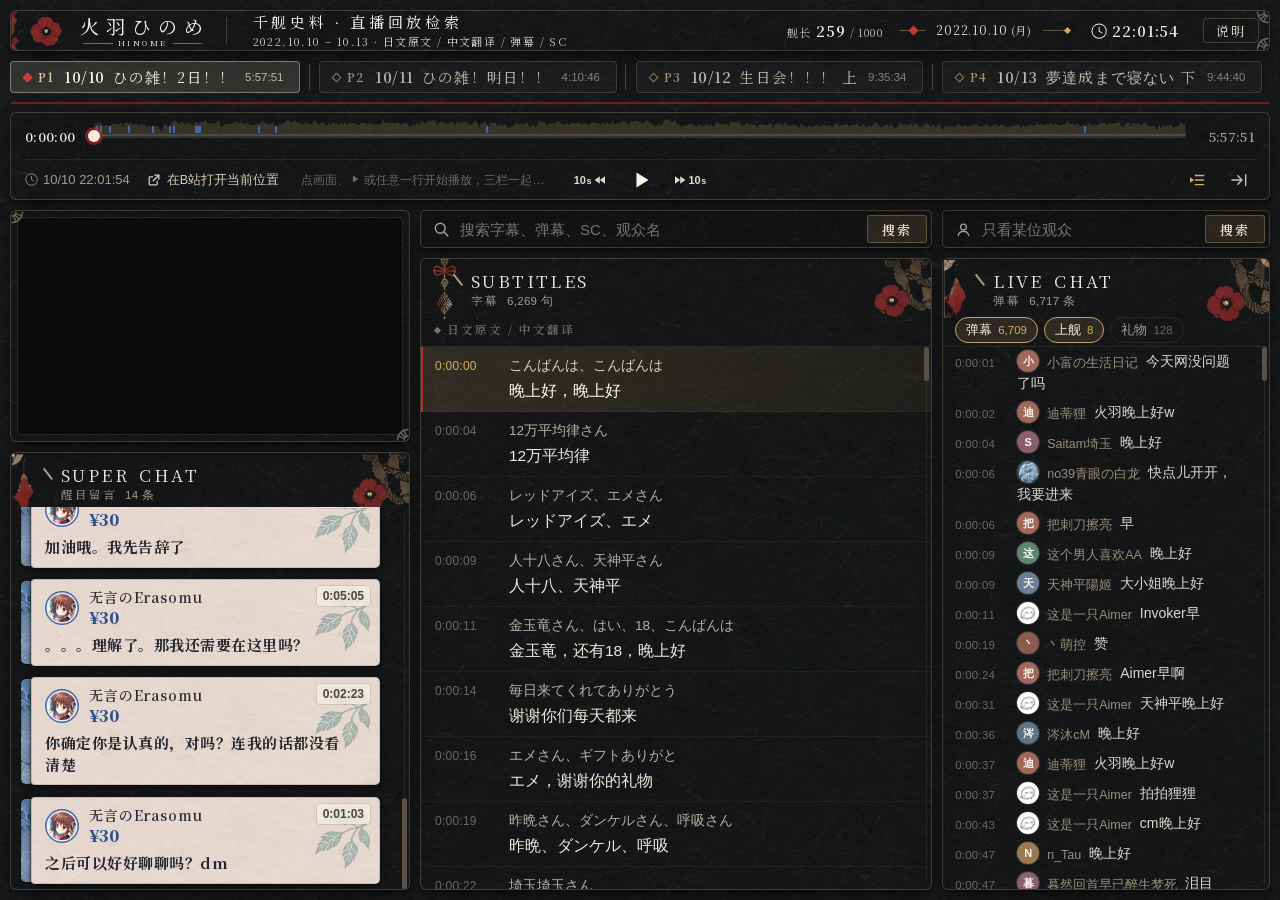
==== commit cfc27c52: "字幕校对：凭站长发的校对密钥在字幕行里直接修改，改好后一起提交；站长在原页面里边听边审，通过后网站上立即换成新的，并标出校对者" ====
--- a/site/index.html
+++ b/site/index.html
@@ -17,6 +17,7 @@
   <symbol id="i-search" viewBox="0 0 20 20"><g fill="none" stroke="currentColor" stroke-width="1.7" stroke-linecap="round"><circle cx="8.5" cy="8.5" r="5.8"/><path d="M13 13l4.5 4.5"/></g></symbol>
   <symbol id="i-user" viewBox="0 0 20 20"><g fill="none" stroke="currentColor" stroke-width="1.6" stroke-linecap="round"><circle cx="10" cy="7" r="3.4"/><path d="M3.8 17c.9-3.3 3.3-5 6.2-5s5.3 1.7 6.2 5"/></g></symbol>
   <symbol id="i-link" viewBox="0 0 20 20"><g fill="none" stroke="currentColor" stroke-width="1.6" stroke-linecap="round"><path d="M8.3 11.7l3.4-3.4"/><path d="M9.2 5.6l1.3-1.3a3.3 3.3 0 0 1 4.7 4.7l-1.3 1.3"/><path d="M10.8 14.4l-1.3 1.3a3.3 3.3 0 0 1-4.7-4.7l1.3-1.3"/></g></symbol>
+  <symbol id="i-pen" viewBox="0 0 20 20"><g fill="none" stroke="currentColor" stroke-width="1.6" stroke-linecap="round" stroke-linejoin="round"><path d="M12.7 4.3l3 3-8.2 8.2-3.7.7.7-3.7z"/><path d="M11.1 5.9l3 3"/></g></symbol>
   <symbol id="i-out" viewBox="0 0 20 20"><g fill="none" stroke="currentColor" stroke-width="1.6" stroke-linecap="round" stroke-linejoin="round"><path d="M11 4h5v5"/><path d="M16 4l-7 7"/><path d="M14 11.5V15a1 1 0 0 1-1 1H5a1 1 0 0 1-1-1V7a1 1 0 0 1 1-1h3.5"/></g></symbol>
   <symbol id="i-x" viewBox="0 0 20 20"><path d="M5.5 5.5l9 9M14.5 5.5l-9 9" stroke="currentColor" stroke-width="1.8" stroke-linecap="round"/></symbol>
   <symbol id="i-ctx" viewBox="0 0 20 20"><g fill="none" stroke="currentColor" stroke-width="1.6" stroke-linecap="round"><path d="M4 5h12M4 10h12M4 15h12"/><path d="M1.5 10h1" stroke-width="2.4"/></g></symbol>
@@ -129,6 +130,10 @@
         <div class="cols"><span class="ja">日文原文</span><span class="zh">中文翻译</span>
           <button class="chip mention" id="mention" type="button" hidden title="只看她念到或提到这位观众的字幕">提到 TA<i></i></button></div>
         <div class="list" tabindex="-1"><div class="spacer"></div></div>
+        <div class="dbar" id="draftBar" hidden><span id="draftN"></span><button type="button" class="btn main" id="draftGo">查看并提交</button></div>
+        <div class="dbar rbar" id="reviewBar" hidden><span id="rvN"></span><button type="button" class="btn ghost" id="rvPrev">上一处</button>
+          <button type="button" class="btn main" id="rvNext">下一处</button><a class="btn ghost" href="review.html" target="_blank" rel="noopener">列表</a>
+          <button type="button" class="btn ghost" id="rvExit">退出审核</button></div>
         <button class="back" type="button" hidden></button>
       </section>
 
@@ -151,6 +156,33 @@
 </main>
 
 <div class="toast" id="toast" role="status"></div>
+
+<dialog class="about mine frame" id="mineBox" tabindex="-1">
+  <svg class="fil tl"><use href="#fan"/></svg><svg class="fil br"><use href="#fan"/></svg>
+  <h2>我的校对</h2>
+  <p class="mine-help" id="mineState"></p>
+  <div class="mine-id" id="mineNickRow"><label>署名<input id="mineNick" maxlength="20" placeholder="匿名" autocomplete="off"></label>
+    <span class="mine-tag" id="mineTag"></span><button type="button" class="btn" id="mineSave">保存</button></div>
+  <div class="mine-btns"><button type="button" class="btn main" id="mineKeyBtn">输入校对密钥</button>
+    <button type="button" class="btn ghost" id="mineUnbind">解除这个浏览器的绑定</button></div>
+  <h3>待提交<span id="draftCount"></span></h3>
+  <div class="mine-list" id="draftList"></div>
+  <div class="mine-send"><button type="button" class="btn ghost" id="draftDrop">全部撤销</button><button type="button" class="btn main" id="draftSend">全部提交</button></div>
+  <h3>已提交</h3>
+  <div class="mine-list" id="mineList"></div>
+  <p class="mine-help mine-foot">名字后面的 # 和四个字符用来区分同名的人。还没提交的修改只存在这个浏览器里，清除浏览器数据会一起丢失。</p>
+  <form method="dialog"><button class="btn">关闭</button></form>
+</dialog>
+
+<dialog class="about keybox frame" id="keyBox" tabindex="-1">
+  <svg class="fil tl"><use href="#fan"/></svg><svg class="fil br"><use href="#fan"/></svg>
+  <h2>校对密钥</h2>
+  <p>参与校对需要站长发的密钥。输入一次，这个浏览器就会记住；一个密钥最多用在 3 个浏览器上，无痕窗口每次都算新的浏览器。</p>
+  <form class="mine-id" id="keyForm"><input id="keyIn" autocomplete="off" spellcheck="false" autocapitalize="characters" placeholder="XXXX-XXXX-XXXX" aria-label="校对密钥">
+    <button class="btn main" id="keyGo">确定</button></form>
+  <p class="mr-err" id="keyErr"></p>
+  <form method="dialog"><button class="btn ghost">取消</button></form>
+</dialog>
 
 <dialog class="about frame" id="about" tabindex="-1">
   <svg class="fil tl"><use href="#fan"/></svg><svg class="fil br"><use href="#fan"/></svg>
@@ -170,9 +202,12 @@
     <li><b>SC 栏</b>和直播间一样新的在上：跟随播放时当前这条停在最上面，左侧朱红竖线标出；新的 SC 从上方推进来。</li>
     <li>本页播放为 360P（省流量、加载快）；想看高清请点「在B站打开当前位置」。</li>
   </ul>
+  <h3>参与校对</h3>
+  <p>校对需要站长发的<b>校对密钥</b>：第一次点某一句右边的 <svg class="ico"><use href="#i-pen"/></svg> 时输入，一个密钥最多用在 3 个浏览器上。之后直接在那一行里改日文或中文（可以先试听），按 Enter 或「完成」。改过的句子会同时显示原来的和改后的，标着「待提交」，可以接着改别的句子；都满意了，点字幕栏下方的「查看并提交」一起提交。站长审核通过后，网站上的这一句就会换成新的，时间下面多一个小金点，点一下（电脑上鼠标停在上面）能看到是谁校对的。
+    <button type="button" class="btn ghost mine-open" id="mineBtn">我的校对</button></p>
   <h3>数据</h3>
   <ul>
-    <li><b>字幕</b>：三个语音识别模型听写，Gemini 整理翻译，再经二审、三审，与视频里的字幕一致。难免有误，请保持怀疑。</li>
+    <li><b>字幕</b>：三个语音识别模型听写，Gemini 整理翻译，再经二审、三审。难免有误，请保持怀疑。观众校对并审核通过的句子会直接换上，所以个别句子可能和视频里烧录的字幕不同。</li>
     <li><b>弹幕、SC、上舰、礼物</b>：录播时同步保存的原始记录，弹幕原样收录。SC 的中文译文与视频里一致。礼物只列付费礼物。</li>
     <li>弹幕里观众替主播翻译的同传真假参半，字幕翻译没有参考它们。</li>
     <li><b>头像</b>：取自录播里 SC 和礼物记录附带的头像（当时的头像）；弹幕记录本身不带头像，只发过弹幕的观众显示名字的首字。</li>
--- a/site/style.css
+++ b/site/style.css
@@ -274,7 +274,11 @@
 .suggest button:hover, .suggest button.hl { background: rgba(196, 164, 106, .16); }
 .suggest .n { flex: 1; min-width: 0; overflow: hidden; text-overflow: ellipsis; white-space: nowrap; }
 .suggest .c { font-size: 12px; color: var(--mute); }
-.suggest .sh { padding: 6px 8px 5px; font: 600 11.5px/1.3 var(--serif); letter-spacing: 1.5px; color: var(--mute2); }
+.suggest .sh { display: flex; align-items: center; gap: 10px; padding: 6px 4px 5px 8px; font: 600 11.5px/1.3 var(--serif); letter-spacing: 1.5px; color: var(--mute2); }
+.suggest .sh span { flex: 1; min-width: 0; overflow: hidden; text-overflow: ellipsis; white-space: nowrap; }
+.suggest .shut { flex: none; width: auto; padding: 4px 11px; border: 1px solid var(--line); border-radius: 3px; content-visibility: visible;
+  font: 400 12px/1.2 var(--sans); letter-spacing: 1px; color: var(--cream2); }
+.suggest .shut:hover { border-color: var(--gold); color: #fff; }
 .suggest button.on { box-shadow: inset 2px 0 0 var(--shu); }
 .suggest button.on .n { color: #fff3e2; }
 
@@ -439,7 +443,8 @@
 /* the pane tabs: only on small screens, where one pane shows at a time */
 .ptabs { display: none; }
 
-.toast { position: fixed; left: 50%; bottom: 28px; transform: translate(-50%, 20px); padding: 9px 18px; border: 1px solid var(--line); border-radius: 5px;
+.toast { position: fixed; left: 50%; bottom: 28px; transform: translate(-50%, 20px); width: max-content; max-width: calc(100vw - 32px); box-sizing: border-box;   /* one line when it fits */
+  padding: 9px 18px; border: 1px solid var(--line); border-radius: 5px;
   background: var(--glass); backdrop-filter: blur(16px) saturate(1.2); -webkit-backdrop-filter: blur(16px) saturate(1.2); color: var(--cream); font-size: 13.5px; box-shadow: 0 8px 26px rgba(0, 0, 0, .5); opacity: 0; pointer-events: none; transition: all .25s; z-index: 60; }
 .toast.show { opacity: 1; transform: translate(-50%, 0); }
 
@@ -455,6 +460,89 @@
 .about b { color: #f4eadf; font-weight: 600; }
 .about form { margin-top: 14px; text-align: right; }
 .about .ico { width: 14px; height: 14px; vertical-align: -2px; }
+.about .mine-open { margin-left: 6px; padding: 3px 10px; vertical-align: 1px; }
+
+/* ---------- proofreading: a line edited in its row, the reader's edits waiting (待提交) or under review (审核中), 我的校对 ---------- */
+.row .t .fixed { position: relative; display: block; width: 5px; height: 5px; margin: 5px 0 0 1px; border-radius: 50%; background: var(--gold); opacity: .85; cursor: help; }
+.row .t .fixed::before { content: ""; position: absolute; inset: -8px -16px -10px -8px; }   /* a target a finger can hit */
+.row .t .dtag { display: block; width: max-content; margin-top: 5px; padding: 0 5px; border: 1px solid rgba(213, 174, 97, .6); border-radius: 3px;
+  font-size: 11px; line-height: 17px; letter-spacing: 0; color: var(--gold2); }
+.row .t .dtag.sent { border-color: rgba(143, 196, 154, .5); color: #8fc49a; }
+.row.sub.draft { background: rgba(213, 174, 97, .06); }
+.sub .fld { display: grid; gap: 1px; }
+.sub .was, .mbody .was { opacity: .7; }
+.sub .zh.was, .mbody .zh.was { font-weight: 400; font-size: .94em; }
+.sub del, .mbody del { color: #f0a090; background: rgba(224, 82, 70, .2); text-decoration: line-through; }
+.sub ins, .mbody ins { color: #b9e4c2; background: rgba(110, 190, 120, .22); text-decoration: none; border-radius: 2px; }
+.row.sub.editing { cursor: default; background: rgba(213, 174, 97, .09); box-shadow: inset 2px 0 0 var(--gold); }
+.ed { display: flex; flex-direction: column; gap: 6px; min-width: 0; }
+.ed-pair { display: grid; grid-template-columns: minmax(0, 1fr); gap: 6px; }
+@container subs (min-width: 560px) { .ed-pair { grid-template-columns: minmax(0, 1fr) minmax(0, 1.08fr); } }
+.ed-t, .ed-note, .mine-id input { width: 100%; box-sizing: border-box; padding: 5px 8px; border: 1px solid var(--line); border-radius: 4px;
+  background: rgba(0, 0, 0, .3); color: var(--cream); font: inherit; outline: none; }
+.ed-t { display: block; resize: none; overflow: hidden; line-height: 1.55; }
+.ed-t[data-f="ja"] { font: 400 13.5px/1.55 var(--jp); }
+.ed-t[data-f="zh"] { font: 500 15px/1.55 var(--sans); }
+.ed-note { font-size: 12.5px; }
+.ed-t:focus, .ed-note:focus, .mine-id input:focus { border-color: var(--gold); }
+.ed-btns { display: flex; align-items: center; gap: 8px; }
+.ed-btns .btn { padding: 3px 10px; }
+.ed-hint { margin-left: auto; font-size: 11.5px; color: var(--mute2); }
+.btn.main { border-color: rgba(196, 164, 106, .55); background: rgba(196, 164, 106, .2); color: #f4eadf; }
+.btn:disabled { opacity: .5; cursor: default; }
+.dbar { flex: none; display: flex; align-items: center; gap: 10px; padding: 7px 10px 7px 14px; border-top: 1px solid rgba(213, 174, 97, .35);
+  background: rgba(213, 174, 97, .1); font-size: 13px; color: var(--gold2); }
+.dbar .btn { margin-left: auto; padding: 4px 12px; }
+.pane.has-drafts .back, .pane.has-review .back { bottom: 56px; }
+.pane.has-drafts.has-review .back { bottom: 100px; }
+/* reviewing on the page (the owner): the waiting suggestions under their lines, and the bar to go through them */
+.rbar { flex-wrap: wrap; border-top-color: rgba(120, 160, 200, .4); background: rgba(120, 160, 200, .12); color: #b9cfe4; }
+.rbar .btn { margin-left: 0; text-decoration: none; }
+.rbar #rvPrev { margin-left: auto; }
+.row .t .dtag.rv { border-color: rgba(120, 160, 200, .7); color: #a9c4dd; }
+.rvs { grid-column: 1 / -1; margin-top: 6px; padding: 6px 10px 8px; border-left: 2px solid rgba(120, 160, 200, .7); border-radius: 0 4px 4px 0;
+  background: rgba(120, 160, 200, .08); }
+.rvs-hd { display: flex; flex-wrap: wrap; gap: 2px 10px; font-size: 12px; color: var(--mute); }
+.rvs-hd b { font-weight: 600; color: #d3e2f0; }
+.rvs-f { display: grid; grid-template-columns: 18px minmax(0, 1fr); gap: 6px; margin-top: 3px; }
+.rvs-f .k { padding-top: 3px; font-size: 11.5px; color: var(--mute2); }
+.rvs-same, .rvs-note { font-size: 12px; color: var(--mute); }
+.rvs-note { margin-top: 3px; }
+.rvs-warn { margin-top: 3px; font-size: 12px; color: #e8b46a; }
+.rvs-btns { display: flex; flex-wrap: wrap; gap: 6px; margin-top: 7px; }
+.rvs-btns .btn { padding: 2px 10px; }
+.rvs-btns .rvs-no { color: #f0b0a2; }
+.mine-id { display: flex; align-items: center; gap: 10px; margin: 4px 0 8px; }
+.mine-id label { display: flex; flex: 1; align-items: center; gap: 10px; white-space: nowrap; }
+.mine-tag { color: var(--gold2); font-variant-numeric: tabular-nums; }
+.mine-help { margin: 0 0 8px; font-size: 12.5px; color: var(--mute); }
+.mine-btns, .mine-send { display: flex; flex-wrap: wrap; gap: 8px; }
+.mine-btns { margin: 2px 0 6px; }
+.mine-foot { margin-top: 14px; }
+.keybox { max-width: 440px; }
+.keybox p { margin: 0 0 10px; }
+#keyIn { flex: 1; letter-spacing: 2px; text-transform: uppercase; font-variant-numeric: tabular-nums; }
+#keyIn::placeholder { letter-spacing: 1px; }
+.mine-send { justify-content: flex-end; margin-top: 8px; }
+.mine-list { display: flex; flex-direction: column; gap: 6px; }
+.mitem { padding: 7px 10px 8px; border: 1px solid var(--line2); border-radius: 4px; background: rgba(0, 0, 0, .2); }
+.mr-hd { display: flex; align-items: baseline; gap: 10px; margin-bottom: 2px; }
+.mr-hd b { font-weight: 600; color: #f4eadf; font-variant-numeric: tabular-nums; }
+.mr-hd .when { margin-left: auto; font-size: 12px; color: var(--mute2); }
+.mr-hd b + .mr-b { margin-left: auto; }   /* a draft's buttons to the right (a sent one's go there after its time) */
+.mr-b { padding: 1px 8px; border: 1px solid var(--line); border-radius: 3px; background: transparent; color: var(--cream2); font-size: 12px; cursor: pointer; }
+.mr-b:hover { border-color: var(--gold); color: #fff; }
+.mitem .st { font-size: 12px; color: var(--mute); }
+.mitem .st.pending { color: var(--gold2); }
+.mitem .st.approved { color: #8fc49a; }
+.mitem .st.rejected, .mitem .st.reverted { color: #e08a7a; }
+.mbody { display: grid; gap: 2px; }
+.mbody .fld { display: grid; gap: 1px; }
+.mbody .ja { font: 400 13px/1.55 var(--jp); color: #b9b0a3; overflow-wrap: anywhere; }
+.mbody .zh { font: 500 14px/1.55 var(--sans); color: var(--cream); overflow-wrap: anywhere; }
+.mr-why { margin-top: 2px; font-size: 12px; color: var(--mute); }
+.mr-err { margin-top: 2px; font-size: 12px; color: #e08a7a; }
+.mine-none { margin: 4px 0; color: var(--mute); }
 kbd { padding: 0 5px; border: 1px solid var(--line); border-radius: 3px; font-size: 12px; font-family: inherit; }
 
 /* ---------- medium screens: the subtitles over the chat ---------- */
@@ -474,15 +562,15 @@
   .timeline { padding: 0 10px; }
   .tl-row { height: 40px; gap: 8px; }
   .tl-now, .tl-len { font-size: 12px; min-width: 0; }
-  .top .flower { height: 40px; margin-left: 12px; }
-  .brand { margin-left: 10px; }
-  .brand .bname { font-size: 20px; letter-spacing: 5px; margin-right: -5px; }
+  .top .flower { height: 34px; margin-left: 10px; }
+  .brand { margin-left: 8px; }
+  .brand .bname { font-size: 16px; letter-spacing: 2px; margin-right: -2px; }
   .brand .roma { display: none; }
   .ln, .date { display: none; }
   .guards { margin-right: 0; font-size: 12px; } .guards b { font-size: 17px; margin: 0 5px 0 6px; } .guards small { font-size: 12px; }
   .clock { display: none; }   /* the now bar under the player has it */
-  .status { margin: 0 12px 0 auto; }
-  .about-btn { margin-right: 8px; padding: 5px 9px; letter-spacing: 1px; }
+  .status { margin: 0 10px 0 auto; padding-left: 10px; }   /* a gap from the name even when the row is tight */
+  .about-btn { flex: none; white-space: nowrap; margin-right: 8px; padding: 5px 9px; letter-spacing: 1px; }
   .parts { gap: 13px; }
   .part + .part::after { left: -8.5px; }
   .part { flex: 1 1 0; justify-content: center; padding: 0 6px; gap: 6px; } .part .p::before { display: none; }
@@ -525,11 +613,18 @@
   .cols:not(.has-mention) { display: none; }
   .chips { height: 36px; padding: 0 8px; overflow-x: auto; scrollbar-width: none; }
   .row { grid-template-columns: 54px minmax(0, 1fr) auto; padding-left: 8px; padding-right: 4px; }
+  .row.sub { padding-right: 22px; }   /* its 校对 button clear of the scroll bar, 18 px wide on a touch screen */
   .pane.chat .row { grid-template-columns: 50px minmax(0, 1fr) auto; }
   .acts { opacity: 1; }
   .row .acts { opacity: .55; }
   .row .acts button[data-act="link"] { display: none; }
-  .suggest { position: fixed; left: 8px; right: 8px; top: auto; max-height: 50vh; }
+  /* the viewer list opens upward over the player, as wide as both boxes (app.js sets its left and height), so the
+     box typed into and the keyboard stay clear; its 收起 row comes last, kept right above the box */
+  .suggest { top: auto; bottom: calc(100% + 6px); }
+  .ed-hint { display: none; }
+  .ed-btns [data-ed="cancel"] { margin-left: auto; }
+  .suggest .sh { position: sticky; bottom: -4px; margin: 2px -4px -4px; padding: 8px 8px 8px 12px; border-top: 1px solid var(--line2);
+    background: rgba(27, 25, 29, .96); }
 }
 @media (hover: none) {
   .row .acts { opacity: .6; }
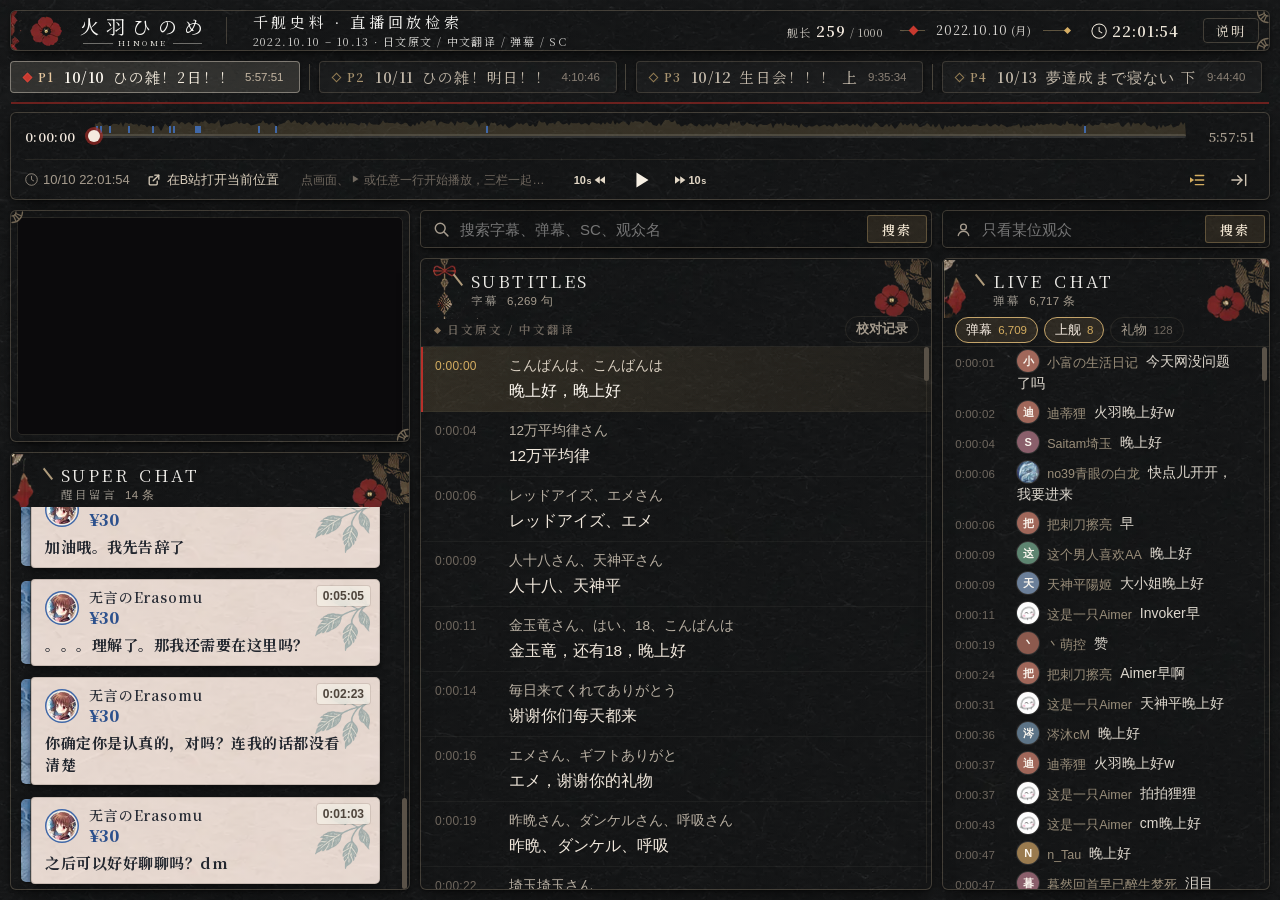
==== commit bd145d2b: "别人改过的字幕看得到：时间下面用金色小字标出校对通过的日期，点一下看这一句的修改记录（谁改的、哪天、改了哪些字、写的说明、原来的字幕）；新增「校对记录」，按时间列出全站最近通过的修改；改一句时提示已有" ====
--- a/site/index.html
+++ b/site/index.html
@@ -128,12 +128,20 @@
         <img class="cut corner" src="assets/cut_sc_corner.webp" alt="">
         <div class="phd"><div class="ptitle"><b>SUBTITLES</b><span>字幕<em id="countSubs"></em></span></div></div>
         <div class="cols"><span class="ja">日文原文</span><span class="zh">中文翻译</span>
-          <button class="chip mention" id="mention" type="button" hidden title="只看她念到或提到这位观众的字幕">提到 TA<i></i></button></div>
+          <span class="colbtns"><button class="chip" id="recentBtn" type="button" title="观众最近校对、站长审核通过的字幕">校对记录</button>
+            <button class="chip mention" id="mention" type="button" hidden title="只看她念到或提到这位观众的字幕">提到 TA<i></i></button></span></div>
         <div class="list" tabindex="-1"><div class="spacer"></div></div>
-        <div class="dbar" id="draftBar" hidden><span id="draftN"></span><button type="button" class="btn main" id="draftGo">查看并提交</button></div>
-        <div class="dbar rbar" id="reviewBar" hidden><span id="rvN"></span><button type="button" class="btn ghost" id="rvPrev">上一处</button>
-          <button type="button" class="btn main" id="rvNext">下一处</button><a class="btn ghost" href="review.html" target="_blank" rel="noopener">列表</a>
-          <button type="button" class="btn ghost" id="rvExit">退出审核</button></div>
+        <div class="dbar wbar" id="draftBar" hidden>
+          <div class="wseg" id="mineSeg"><span class="wtxt" id="draftN"></span><button type="button" class="btn main" id="draftGo">查看并提交</button></div>
+          <div class="wseg own" id="ownSeg" hidden><span class="wtxt" id="ownN"></span><button type="button" class="btn" id="ownGo">开始审核</button></div>
+        </div>
+        <div class="dbar rbar" id="reviewBar" hidden>
+          <div class="rvrow"><span id="rvN"></span><span class="rvpos" id="rvPos" hidden></span>
+            <span class="rvundo" id="rvUndo" hidden><span id="rvUndoT"></span><button type="button" id="rvUndoGo">撤销</button></span></div>
+          <div class="rvrow rvbtns"><button type="button" class="btn ghost" id="rvPrev">上一处</button><button type="button" class="btn main" id="rvNext">下一处</button>
+            <a class="btn ghost" href="review.html" target="_blank" rel="noopener">列表</a><button type="button" class="btn ghost" id="rvExit">退出审核</button>
+            <span class="rvkeys">快捷键 N 下一处 · P 上一处 · A 通过 · E 改 · R 不采纳</span></div>
+        </div>
         <button class="back" type="button" hidden></button>
       </section>
 
@@ -156,37 +164,50 @@
 </main>
 
 <div class="toast" id="toast" role="status"></div>
-
-<dialog class="about mine frame" id="mineBox" tabindex="-1">
-  <svg class="fil tl"><use href="#fan"/></svg><svg class="fil br"><use href="#fan"/></svg>
-  <h2>我的校对</h2>
-  <p class="mine-help" id="mineState"></p>
-  <div class="mine-id" id="mineNickRow"><label>署名<input id="mineNick" maxlength="20" placeholder="匿名" autocomplete="off"></label>
-    <span class="mine-tag" id="mineTag"></span><button type="button" class="btn" id="mineSave">保存</button></div>
-  <div class="mine-btns"><button type="button" class="btn main" id="mineKeyBtn">输入校对密钥</button>
-    <button type="button" class="btn ghost" id="mineUnbind">解除这个浏览器的绑定</button></div>
-  <h3>待提交<span id="draftCount"></span></h3>
-  <div class="mine-list" id="draftList"></div>
-  <div class="mine-send"><button type="button" class="btn ghost" id="draftDrop">全部撤销</button><button type="button" class="btn main" id="draftSend">全部提交</button></div>
-  <h3>已提交</h3>
-  <div class="mine-list" id="mineList"></div>
-  <p class="mine-help mine-foot">名字后面的 # 和四个字符用来区分同名的人。还没提交的修改只存在这个浏览器里，清除浏览器数据会一起丢失。</p>
-  <form method="dialog"><button class="btn">关闭</button></form>
+<div class="pop" id="linePop" role="dialog" hidden></div>
+
+<dialog class="about mine sheet frame" id="mineBox" tabindex="-1" aria-labelledby="mineTitle">
+  <svg class="fil tl"><use href="#fan"/></svg><svg class="fil br"><use href="#fan"/></svg>
+  <div class="sh-head">
+    <div class="sh-top"><h2 id="mineTitle">我的校对</h2><button type="button" class="sh-x" data-close title="关闭（Esc）" aria-label="关闭">×</button></div>
+    <div class="mine-id" id="mineNickRow"><label>署名<input id="mineNick" maxlength="20" placeholder="匿名" autocomplete="off"></label>
+      <span class="mine-tag" id="mineTag" title="名字后面的 # 和四个字符用来区分同名的人"></span><button type="button" class="btn" id="mineSave">保存</button></div>
+    <div class="mine-bind"><span class="mine-help" id="mineState"></span><button type="button" class="linkbtn" id="mineUnbind" title="解除这个浏览器的绑定">解除绑定</button>
+      <button type="button" class="btn main" id="mineKeyBtn">输入校对密钥</button></div>
+    <nav class="mine-tabs" id="mineTabs" aria-label="按状态看"></nav>
+  </div>
+  <div class="sh-body" id="mineBody">
+    <div id="draftPane"><div class="mine-list" id="draftList"></div></div>
+    <div id="sentPane" hidden><div class="mine-list" id="mineList"></div></div>
+    <p class="mine-help mine-foot">换浏览器或手机时输入同一个密钥，署名和交过的修改都在。还没提交的修改只存在这个浏览器里；清除浏览器数据或用无痕窗口，会被当成新的浏览器。</p>
+  </div>
+  <div class="sh-foot" id="draftFoot" hidden><button type="button" class="btn ghost" id="draftDrop">全部撤销</button><button type="button" class="btn main" id="draftSend">全部提交</button></div>
+</dialog>
+
+<dialog class="about sheet frame" id="recentBox" tabindex="-1" aria-labelledby="recentTitle">
+  <svg class="fil tl"><use href="#fan"/></svg><svg class="fil br"><use href="#fan"/></svg>
+  <div class="sh-head">
+    <div class="sh-top"><h2 id="recentTitle">校对记录</h2><button type="button" class="sh-x" data-close title="关闭（Esc）" aria-label="关闭">×</button></div>
+    <p class="mine-help">观众校对、站长审核通过的修改，新的在上。「已被替换」是后来又有人改过的。</p>
+    <nav class="mine-tabs" id="recentTabs" aria-label="按分P看"></nav>
+  </div>
+  <div class="sh-body" id="recentBody"><div class="mine-list" id="recentList"></div></div>
+  <div class="sh-foot" id="recentFoot" hidden><button type="button" class="btn" id="recentMore">加载更多</button></div>
 </dialog>
 
 <dialog class="about keybox frame" id="keyBox" tabindex="-1">
   <svg class="fil tl"><use href="#fan"/></svg><svg class="fil br"><use href="#fan"/></svg>
   <h2>校对密钥</h2>
   <p>参与校对需要站长发的密钥。输入一次，这个浏览器就会记住；一个密钥最多用在 3 个浏览器上，无痕窗口每次都算新的浏览器。</p>
-  <form class="mine-id" id="keyForm"><input id="keyIn" autocomplete="off" spellcheck="false" autocapitalize="characters" placeholder="XXXX-XXXX-XXXX" aria-label="校对密钥">
-    <button class="btn main" id="keyGo">确定</button></form>
-  <p class="mr-err" id="keyErr"></p>
-  <form method="dialog"><button class="btn ghost">取消</button></form>
-</dialog>
-
-<dialog class="about frame" id="about" tabindex="-1">
-  <svg class="fil tl"><use href="#fan"/></svg><svg class="fil br"><use href="#fan"/></svg>
-  <h2>说明</h2>
+  <form class="key-form" id="keyForm"><input id="keyIn" autocomplete="off" spellcheck="false" autocapitalize="characters" placeholder="XXXX-XXXX-XXXX" aria-label="校对密钥">
+    <p class="mr-err" id="keyErr"></p>
+    <div class="key-btns"><button type="button" class="btn ghost" id="keyCancel">取消</button><button class="btn main" id="keyGo">确定</button></div></form>
+</dialog>
+
+<dialog class="about sheet frame" id="about" tabindex="-1" aria-labelledby="aboutTitle">
+  <svg class="fil tl"><use href="#fan"/></svg><svg class="fil br"><use href="#fan"/></svg>
+  <div class="sh-head"><div class="sh-top"><h2 id="aboutTitle">说明</h2><button type="button" class="sh-x" data-close title="关闭（Esc）" aria-label="关闭">×</button></div></div>
+  <div class="sh-body" id="aboutBody">
   <p>本页收录火羽ひのめ 2022 年 10 月 10 日至 13 日四场 B 站直播的回放字幕和直播间记录，对应 B 站视频
     <a href="https://www.bilibili.com/video/BV1v1HN6YEyV" target="_blank" rel="noopener">BV1v1HN6YEyV</a> 的四个分 P。</p>
   <ul>
@@ -203,8 +224,8 @@
     <li>本页播放为 360P（省流量、加载快）；想看高清请点「在B站打开当前位置」。</li>
   </ul>
   <h3>参与校对</h3>
-  <p>校对需要站长发的<b>校对密钥</b>：第一次点某一句右边的 <svg class="ico"><use href="#i-pen"/></svg> 时输入，一个密钥最多用在 3 个浏览器上。之后直接在那一行里改日文或中文（可以先试听），按 Enter 或「完成」。改过的句子会同时显示原来的和改后的，标着「待提交」，可以接着改别的句子；都满意了，点字幕栏下方的「查看并提交」一起提交。站长审核通过后，网站上的这一句就会换成新的，时间下面多一个小金点，点一下（电脑上鼠标停在上面）能看到是谁校对的。
-    <button type="button" class="btn ghost mine-open" id="mineBtn">我的校对</button></p>
+  <p>校对需要站长发的<b>校对密钥</b>：第一次点某一句右边的 <svg class="ico"><use href="#i-pen"/></svg> 时输入，一个密钥最多用在 3 个浏览器上。之后直接在那一行里改日文或中文（可以先试听），按 Enter 或「完成」，这一句就标上「待提交」，可以接着改别的；都改好了，点字幕栏下方的「查看并提交」一起交。交了以后，字幕栏下方一直有「我的校对」，看得到每一处是审核中、已通过还是未采纳；字幕行里也标着结果，点一下标记能看详情，比如未采纳的理由。审核通过的句子会直接换成新的，时间下面用金色小字标出校对的日期，点一下能看到是谁改的、每一次改了什么、写的说明和原来的字幕；「校对记录」按时间列出全站最近的修改。写的说明在通过后大家都看得到。
+    <button type="button" class="btn ghost mine-open" id="mineBtn">我的校对</button><button type="button" class="btn ghost mine-open" id="recentBtn2">校对记录</button></p>
   <h3>数据</h3>
   <ul>
     <li><b>字幕</b>：三个语音识别模型听写，Gemini 整理翻译，再经二审、三审。难免有误，请保持怀疑。观众校对并审核通过的句子会直接换上，所以个别句子可能和视频里烧录的字幕不同。</li>
@@ -214,7 +235,7 @@
     <li><b>北京时间</b>：按弹幕发送时间推算的直播实况时间，仅供参考；10 号录像有两处断档。</li>
     <li><b>舰长数</b>：第三方统计站 vtbs.moe 的历史记录，两次记录之间按上舰消息逐个累加，仅供参考。</li>
   </ul>
-  <form method="dialog"><button class="btn">知道了</button></form>
+  </div>
 </dialog>
 
 <script src="stream.js"></script>
--- a/site/style.css
+++ b/site/style.css
@@ -316,7 +316,8 @@
 .chip:hover { border-color: var(--line); color: var(--cream2); }
 .chip.on { border-color: var(--gold); color: #f4eadf; background: rgba(196, 164, 106, .14); }
 .chip.on i { color: var(--gold2); }
-.cols .mention { grid-column: -2; justify-self: end; font-family: var(--sans); letter-spacing: 0; }
+.colbtns { grid-column: -2; justify-self: end; display: flex; gap: 6px; }   /* 校对记录, and 提到 TA when a viewer is picked */
+.cols .chip { font-family: var(--sans); letter-spacing: 0; }
 .chip.mention.on { border-color: rgba(220, 90, 70, .7); background: rgba(184, 48, 42, .25); }
 
 .list { position: relative; flex: 1; min-height: 0; overflow-y: auto; outline: none; overscroll-behavior: contain; }
@@ -459,32 +460,106 @@
 .about li { margin: 4px 0; }
 .about b { color: #f4eadf; font-weight: 600; }
 .about form { margin-top: 14px; text-align: right; }
+/* a box whose content can run long (说明, 我的校对): the title and its × stay at the top and the actions at the bottom,
+   only the middle scrolls; Esc or a click outside closes it too */
+.about.sheet { padding: 0; }
+.about.sheet[open] { display: flex; flex-direction: column; max-height: min(88vh, 900px); max-height: min(88dvh, 900px); overflow: hidden; }
+.sh-head { flex: none; padding: 20px 30px 0; }
+.sh-top { display: flex; align-items: center; gap: 10px; margin-bottom: 10px; }
+.about .sh-top h2 { margin: 0; }
+.sh-x { flex: none; width: 34px; height: 34px; margin: -6px -12px 0 auto; padding: 0; border: 1px solid transparent; border-radius: 50%; background: transparent;
+  color: var(--mute); font-size: 24px; line-height: 1; cursor: pointer; }
+.sh-x:hover, .sh-x:focus-visible { border-color: var(--line); color: #fff; outline: none; }
+.sh-body { flex: 1 1 auto; min-height: 0; overflow-y: auto; overscroll-behavior: contain; padding: 0 30px 20px; }
+.sh-foot { flex: none; display: flex; flex-wrap: wrap; justify-content: flex-end; gap: 8px; padding: 12px 30px 16px; border-top: 1px solid var(--line2);
+  background: rgba(0, 0, 0, .22); }
 .about .ico { width: 14px; height: 14px; vertical-align: -2px; }
 .about .mine-open { margin-left: 6px; padding: 3px 10px; vertical-align: 1px; }
 
 /* ---------- proofreading: a line edited in its row, the reader's edits waiting (待提交) or under review (审核中), 我的校对 ---------- */
-.row .t .fixed { position: relative; display: block; width: 5px; height: 5px; margin: 5px 0 0 1px; border-radius: 50%; background: var(--gold); opacity: .85; cursor: help; }
-.row .t .fixed::before { content: ""; position: absolute; inset: -8px -16px -10px -8px; }   /* a target a finger can hit */
+/* a line readers fixed: a quiet gold mark under its time with the day it last changed (a click: its history) */
+.row .t .fixed { display: flex; align-items: center; gap: 4px; width: max-content; margin-top: 3px; padding: 3px 8px 3px 0;
+  font-size: 11px; line-height: 14px; letter-spacing: 0; color: rgba(213, 174, 97, .8); font-variant-numeric: tabular-nums; cursor: pointer; }
+.row .t .fixed::before { content: ""; flex: none; width: 5px; height: 5px; border-radius: 50%; background: var(--gold); }
+.row .t .fixed:hover { color: var(--gold2); }
 .row .t .dtag { display: block; width: max-content; margin-top: 5px; padding: 0 5px; border: 1px solid rgba(213, 174, 97, .6); border-radius: 3px;
   font-size: 11px; line-height: 17px; letter-spacing: 0; color: var(--gold2); }
-.row .t .dtag.sent { border-color: rgba(143, 196, 154, .5); color: #8fc49a; }
+.row .t .dtag.sent { border-color: rgba(120, 160, 200, .6); color: #a9c4dd; }   /* waiting for review */
+.row .t .dtag.ok { border-color: rgba(143, 196, 154, .55); color: #8fc49a; }
+.row .t .dtag.no { border-color: rgba(224, 138, 122, .55); color: #e8a090; }
+.row .t .dtag.off { border-color: rgba(200, 182, 150, .3); color: var(--mute); }
+.row .t [data-pop] { cursor: pointer; }
+.row .t .dtag[data-pop] { position: relative; }
+.row .t .dtag[data-pop]::before { content: ""; position: absolute; inset: -6px -10px; }   /* a target a finger can hit */
+.row .t .dtag[data-pop]:hover { background: rgba(255, 255, 255, .06); }
+.dnew { display: inline-block; width: 6px; height: 6px; margin-left: 4px; border-radius: 50%; background: #e0574a; vertical-align: 1px; }
 .row.sub.draft { background: rgba(213, 174, 97, .06); }
 .sub .fld { display: grid; gap: 1px; }
-.sub .was, .mbody .was { opacity: .7; }
-.sub .zh.was, .mbody .zh.was { font-weight: 400; font-size: .94em; }
-.sub del, .mbody del { color: #f0a090; background: rgba(224, 82, 70, .2); text-decoration: line-through; }
-.sub ins, .mbody ins { color: #b9e4c2; background: rgba(110, 190, 120, .22); text-decoration: none; border-radius: 2px; }
+.sub .was, .mbody .was, .pp-bd .was { opacity: .7; }
+.sub .zh.was, .mbody .zh.was, .pp-bd .zh.was { font-weight: 400; font-size: .94em; }
+.sub del, .mbody del, .pp-bd del { color: #f0a090; background: rgba(224, 82, 70, .2); text-decoration: line-through; }
+.sub ins, .mbody ins, .pp-bd ins { color: #b9e4c2; background: rgba(110, 190, 120, .22); text-decoration: none; border-radius: 2px; }
+/* a line's card (its tag or dot clicked): how the reader's suggestion went, or who fixed it and what it said before */
+.pop { position: fixed; z-index: 58; box-sizing: border-box; display: flex; flex-direction: column; max-height: min(72vh, 600px); padding: 10px 12px 12px;
+  border: 1px solid var(--line); border-radius: 6px; background: rgba(28, 26, 30, .97); box-shadow: 0 12px 32px rgba(0, 0, 0, .55);
+  color: var(--cream2); font-size: 13px; line-height: 1.6; }
+.pp-hd, .pp-btns { flex: none; }
+.pp-bd { min-height: 0; overflow-y: auto; overscroll-behavior: contain; margin-right: -6px; padding-right: 6px; }   /* a long history scrolls; × stays */
+/* a fixed line's history: its versions newest first, down to what the data said */
+.hist { display: grid; gap: 6px; margin-top: 4px; }
+.hi { padding: 5px 8px 6px; border: 1px solid var(--line2); border-radius: 4px; background: rgba(0, 0, 0, .2); }
+.hi.live { border-color: rgba(143, 196, 154, .45); }
+.hi.off { opacity: .75; }
+.hi.orig { background: transparent; border-style: dashed; }
+.hi-hd { display: flex; flex-wrap: wrap; align-items: center; gap: 2px 8px; font-size: 12px; color: var(--mute); }
+.hi-hd b { font-weight: 600; color: var(--gold2); }
+.hi-tag { padding: 0 5px; border: 1px solid; border-radius: 3px; font-size: 11px; line-height: 16px; }
+.hi-tag.now { border-color: rgba(143, 196, 154, .55); color: #8fc49a; }
+.hi-tag.old { border-color: rgba(200, 182, 150, .3); color: var(--mute); }
+.hi-tag.off { border-color: rgba(224, 138, 122, .5); color: #e8a090; }
+.hi-f { display: grid; grid-template-columns: 16px minmax(0, 1fr); gap: 4px; margin-top: 2px; }
+.hi-f .k { padding-top: 2px; font-size: 11px; color: var(--mute2); }
+.hi-f .ja { font: 400 12.5px/1.5 var(--jp); color: #b9b0a3; overflow-wrap: anywhere; }
+.hi-f .zh { font: 500 13.5px/1.5 var(--sans); color: var(--cream); overflow-wrap: anywhere; }
+.pp-wait { margin: 8px 0 0; font-size: 12px; color: #a9c4dd; }
+.hi-note { margin-top: 3px; font-size: 12px; line-height: 1.5; color: #c9bfae; }
+.pp-day { margin-left: 2px; font-size: 12px; color: var(--mute); }
+.pp-more { margin: 8px 0 0; text-align: right; }
+.ed-busy { font-size: 12px; color: #e8c98a; }
+.mr-hd .mr-by { font-size: 12.5px; color: var(--cream2); }
+.pp-hd { display: flex; align-items: center; gap: 8px; margin-bottom: 2px; color: #f4eadf; }
+.pp-x { margin: -4px -6px 0 auto; padding: 0 6px; border: 0; background: transparent; color: var(--mute); font-size: 20px; line-height: 1; cursor: pointer; }
+.pp-x:hover { color: #fff; }
+.pp-bd p { margin: 4px 0; }
+.pp-bd .fld { display: grid; gap: 1px; }
+.pp-bd .ja { font: 400 13px/1.55 var(--jp); color: #b9b0a3; overflow-wrap: anywhere; }
+.pp-bd .zh { font: 500 14px/1.55 var(--sans); color: var(--cream); overflow-wrap: anywhere; }
+.pp-k { margin-top: 8px; font-size: 11.5px; letter-spacing: 1px; color: var(--mute2); }
+.pp-by { font-weight: 600; color: var(--gold2); }
+.pp-own { color: #e8c98a; }
+.pp-no { color: #f0b0a2; }
+.pp-tip { font-size: 12px; color: var(--mute); }
+.pp-btns { display: flex; justify-content: flex-end; gap: 8px; margin-top: 10px; }
+.pp-btns .btn { padding: 4px 12px; }
+.pp-dot { display: inline-block; width: 7px; height: 7px; border-radius: 50%; background: var(--gold); }
+/* a status, in 我的校对 and on a line's card */
+.mitem .st, .pop .st { flex: none; padding: 0 6px; border: 1px solid; border-radius: 3px; font-size: 11.5px; line-height: 18px; }
+.st.draft { border-color: rgba(213, 174, 97, .6); color: var(--gold2); }
+.st.pending { border-color: rgba(120, 160, 200, .6); color: #a9c4dd; }
+.st.approved { border-color: rgba(143, 196, 154, .55); color: #8fc49a; }
+.st.rejected { border-color: rgba(224, 138, 122, .55); color: #e8a090; }
+.st.reverted, .st.withdrawn { border-color: rgba(200, 182, 150, .3); color: var(--mute); }
 .row.sub.editing { cursor: default; background: rgba(213, 174, 97, .09); box-shadow: inset 2px 0 0 var(--gold); }
 .ed { display: flex; flex-direction: column; gap: 6px; min-width: 0; }
 .ed-pair { display: grid; grid-template-columns: minmax(0, 1fr); gap: 6px; }
 @container subs (min-width: 560px) { .ed-pair { grid-template-columns: minmax(0, 1fr) minmax(0, 1.08fr); } }
-.ed-t, .ed-note, .mine-id input { width: 100%; box-sizing: border-box; padding: 5px 8px; border: 1px solid var(--line); border-radius: 4px;
+.ed-t, .ed-note, .mine-id input, #keyIn { width: 100%; box-sizing: border-box; padding: 5px 8px; border: 1px solid var(--line); border-radius: 4px;
   background: rgba(0, 0, 0, .3); color: var(--cream); font: inherit; outline: none; }
 .ed-t { display: block; resize: none; overflow: hidden; line-height: 1.55; }
 .ed-t[data-f="ja"] { font: 400 13.5px/1.55 var(--jp); }
 .ed-t[data-f="zh"] { font: 500 15px/1.55 var(--sans); }
 .ed-note { font-size: 12.5px; }
-.ed-t:focus, .ed-note:focus, .mine-id input:focus { border-color: var(--gold); }
+.ed-t:focus, .ed-note:focus, .mine-id input:focus, #keyIn:focus { border-color: var(--gold); }
 .ed-btns { display: flex; align-items: center; gap: 8px; }
 .ed-btns .btn { padding: 3px 10px; }
 .ed-hint { margin-left: auto; font-size: 11.5px; color: var(--mute2); }
@@ -493,12 +568,33 @@
 .dbar { flex: none; display: flex; align-items: center; gap: 10px; padding: 7px 10px 7px 14px; border-top: 1px solid rgba(213, 174, 97, .35);
   background: rgba(213, 174, 97, .1); font-size: 13px; color: var(--gold2); }
 .dbar .btn { margin-left: auto; padding: 4px 12px; }
-.pane.has-drafts .back, .pane.has-review .back { bottom: 56px; }
-.pane.has-drafts.has-review .back { bottom: 100px; }
+/* the bar's parts: a proofreader's drafts or how their suggestions stand; the owner's waiting ones */
+.wbar { flex-wrap: wrap; row-gap: 6px; }
+.wseg { display: flex; flex: 1 1 240px; align-items: center; gap: 8px; min-width: 0; }
+.wseg + .wseg:not([hidden]) { padding-left: 12px; border-left: 1px solid rgba(213, 174, 97, .25); }
+.wseg[hidden] + .wseg { padding-left: 0; border-left: 0; }
+.wtxt { display: flex; flex-wrap: wrap; align-items: center; gap: 4px 8px; min-width: 0; }
+.wtxt b { font-weight: 700; color: #f4eadf; }
+.wlabel { letter-spacing: 1px; color: var(--gold2); }
+.wchip { padding: 0 6px; border: 1px solid; border-radius: 3px; font-size: 12px; line-height: 18px; white-space: nowrap; }
+.wchip.rv { border-color: rgba(120, 160, 200, .6); color: #a9c4dd; }
+.wchip.ok { border-color: rgba(143, 196, 154, .55); color: #8fc49a; }
+.wchip.no { border-color: rgba(224, 138, 122, .55); color: #e8a090; }
+.wnote { font-size: 12px; color: var(--mute); }
+.wnew { padding: 0 8px; border-radius: 9px; background: #c8463c; color: #fff8ee; font-size: 11.5px; line-height: 18px; white-space: nowrap; }
+.pane.has-drafts .back { bottom: 56px; }
+.pane.has-review .back { bottom: 92px; }
 /* reviewing on the page (the owner): the waiting suggestions under their lines, and the bar to go through them */
-.rbar { flex-wrap: wrap; border-top-color: rgba(120, 160, 200, .4); background: rgba(120, 160, 200, .12); color: #b9cfe4; }
+.rbar { flex-direction: column; align-items: stretch; gap: 6px; border-top-color: rgba(120, 160, 200, .4); background: rgba(120, 160, 200, .12); color: #b9cfe4; }
 .rbar .btn { margin-left: 0; text-decoration: none; }
-.rbar #rvPrev { margin-left: auto; }
+.rvrow { display: flex; flex-wrap: wrap; align-items: center; gap: 6px 8px; }
+.rvpos { padding: 0 6px; border: 1px solid rgba(120, 160, 200, .5); border-radius: 3px; font-size: 12px; color: #d3e2f0; font-variant-numeric: tabular-nums; }
+.rvundo { display: inline-flex; align-items: center; gap: 8px; margin-left: auto; font-size: 12px; color: #e8c98a; }
+.rvundo button { padding: 0 9px; border: 1px solid rgba(232, 201, 138, .6); border-radius: 3px; background: transparent; color: #f4eadf; font-size: 12px; line-height: 20px; cursor: pointer; }
+.rvundo button:hover { background: rgba(232, 201, 138, .15); }
+.rvkeys { margin-left: auto; font-size: 11.5px; color: rgba(185, 207, 228, .65); }
+@media (hover: none) { .rvkeys { display: none; } }
+.row.sub.rvcur { background: rgba(120, 160, 200, .07); box-shadow: inset 3px 0 0 #7fa8d0; }
 .row .t .dtag.rv { border-color: rgba(120, 160, 200, .7); color: #a9c4dd; }
 .rvs { grid-column: 1 / -1; margin-top: 6px; padding: 6px 10px 8px; border-left: 2px solid rgba(120, 160, 200, .7); border-radius: 0 4px 4px 0;
   background: rgba(120, 160, 200, .08); }
@@ -509,6 +605,7 @@
 .rvs-same, .rvs-note { font-size: 12px; color: var(--mute); }
 .rvs-note { margin-top: 3px; }
 .rvs-warn { margin-top: 3px; font-size: 12px; color: #e8b46a; }
+.rvs.cur { border-left-color: #9cc3e8; background: rgba(120, 160, 200, .15); }
 .rvs-btns { display: flex; flex-wrap: wrap; gap: 6px; margin-top: 7px; }
 .rvs-btns .btn { padding: 2px 10px; }
 .rvs-btns .rvs-no { color: #f0b0a2; }
@@ -518,24 +615,41 @@
 .mine-help { margin: 0 0 8px; font-size: 12.5px; color: var(--mute); }
 .mine-btns, .mine-send { display: flex; flex-wrap: wrap; gap: 8px; }
 .mine-btns { margin: 2px 0 6px; }
-.mine-foot { margin-top: 14px; }
+.mine-foot { margin: 14px 0 0; }
+.mine-bind { display: flex; flex-wrap: wrap; align-items: center; gap: 4px 10px; margin: 0 0 4px; }
+.mine-bind .mine-help { margin: 0; }
+.linkbtn { padding: 0; border: 0; background: transparent; color: var(--mute2); font: inherit; font-size: 12px; text-decoration: underline; text-underline-offset: 2px; cursor: pointer; }
+.linkbtn:hover { color: var(--cream2); }
+body.lowbar .toast { bottom: 110px; }   /* off the bar under the subtitles */
 .keybox { max-width: 440px; }
 .keybox p { margin: 0 0 10px; }
-#keyIn { flex: 1; letter-spacing: 2px; text-transform: uppercase; font-variant-numeric: tabular-nums; }
+.keybox .key-form { margin-top: 14px; text-align: left; }   /* the key on its own line, the buttons under it together */
+#keyIn { display: block; padding: 7px 10px; font-size: 16px; letter-spacing: 2px; text-transform: uppercase; font-variant-numeric: tabular-nums; }   /* 16px: iOS does not zoom in on it */
 #keyIn::placeholder { letter-spacing: 1px; }
+.keybox .mr-err { margin: 6px 0 0; }
+.key-btns { display: flex; justify-content: flex-end; gap: 8px; margin-top: 14px; }
 .mine-send { justify-content: flex-end; margin-top: 8px; }
+/* 我的校对's tabs: the drafts, then the sent ones by what became of them (a red dot: results new to the reader) */
+.mine-tabs { display: flex; flex-wrap: wrap; gap: 6px; margin: 12px 0 10px; padding-top: 12px; border-top: 1px solid var(--line2); }
+.mtab { display: inline-flex; align-items: center; gap: 6px; padding: 3px 11px; border: 1px solid var(--line); border-radius: 14px; background: transparent;
+  color: var(--cream2); font: inherit; font-size: 13px; cursor: pointer; }
+.mtab b { font-weight: 600; color: var(--gold2); font-variant-numeric: tabular-nums; }
+.mtab:hover { border-color: var(--gold); }
+.mtab.on { border-color: var(--gold); background: rgba(196, 164, 106, .2); color: #f4eadf; }
+.mtab.zero { opacity: .5; }
+.mtab .dnew { margin-left: -2px; }
 .mine-list { display: flex; flex-direction: column; gap: 6px; }
 .mitem { padding: 7px 10px 8px; border: 1px solid var(--line2); border-radius: 4px; background: rgba(0, 0, 0, .2); }
-.mr-hd { display: flex; align-items: baseline; gap: 10px; margin-bottom: 2px; }
+.mitem.fresh { border-color: rgba(224, 87, 74, .5); }
+.mr-hd { display: flex; flex-wrap: wrap; align-items: center; gap: 4px 8px; margin-bottom: 3px; }
 .mr-hd b { font-weight: 600; color: #f4eadf; font-variant-numeric: tabular-nums; }
-.mr-hd .when { margin-left: auto; font-size: 12px; color: var(--mute2); }
-.mr-hd b + .mr-b { margin-left: auto; }   /* a draft's buttons to the right (a sent one's go there after its time) */
+.mr-hd .when { font-size: 12px; color: var(--mute2); }
+.mr-acts { display: flex; gap: 6px; margin-left: auto; }
 .mr-b { padding: 1px 8px; border: 1px solid var(--line); border-radius: 3px; background: transparent; color: var(--cream2); font-size: 12px; cursor: pointer; }
 .mr-b:hover { border-color: var(--gold); color: #fff; }
-.mitem .st { font-size: 12px; color: var(--mute); }
-.mitem .st.pending { color: var(--gold2); }
-.mitem .st.approved { color: #8fc49a; }
-.mitem .st.rejected, .mitem .st.reverted { color: #e08a7a; }
+.newtag { padding: 0 5px; border-radius: 3px; background: #c8463c; color: #fff8ee; font-size: 11px; line-height: 17px; }
+.mr-own { margin-top: 3px; font-size: 12px; color: #e8c98a; }
+.mr-no { margin-top: 3px; font-size: 12px; color: #f0b0a2; }
 .mbody { display: grid; gap: 2px; }
 .mbody .fld { display: grid; gap: 1px; }
 .mbody .ja { font: 400 13px/1.55 var(--jp); color: #b9b0a3; overflow-wrap: anywhere; }
@@ -571,6 +685,9 @@
   .clock { display: none; }   /* the now bar under the player has it */
   .status { margin: 0 10px 0 auto; padding-left: 10px; }   /* a gap from the name even when the row is tight */
   .about-btn { flex: none; white-space: nowrap; margin-right: 8px; padding: 5px 9px; letter-spacing: 1px; }
+  .sh-head { padding: 16px 20px 0; }
+  .sh-body { padding: 0 20px 16px; }
+  .sh-foot { padding: 10px 20px 12px; }
   .parts { gap: 13px; }
   .part + .part::after { left: -8.5px; }
   .part { flex: 1 1 0; justify-content: center; padding: 0 6px; gap: 6px; } .part .p::before { display: none; }
